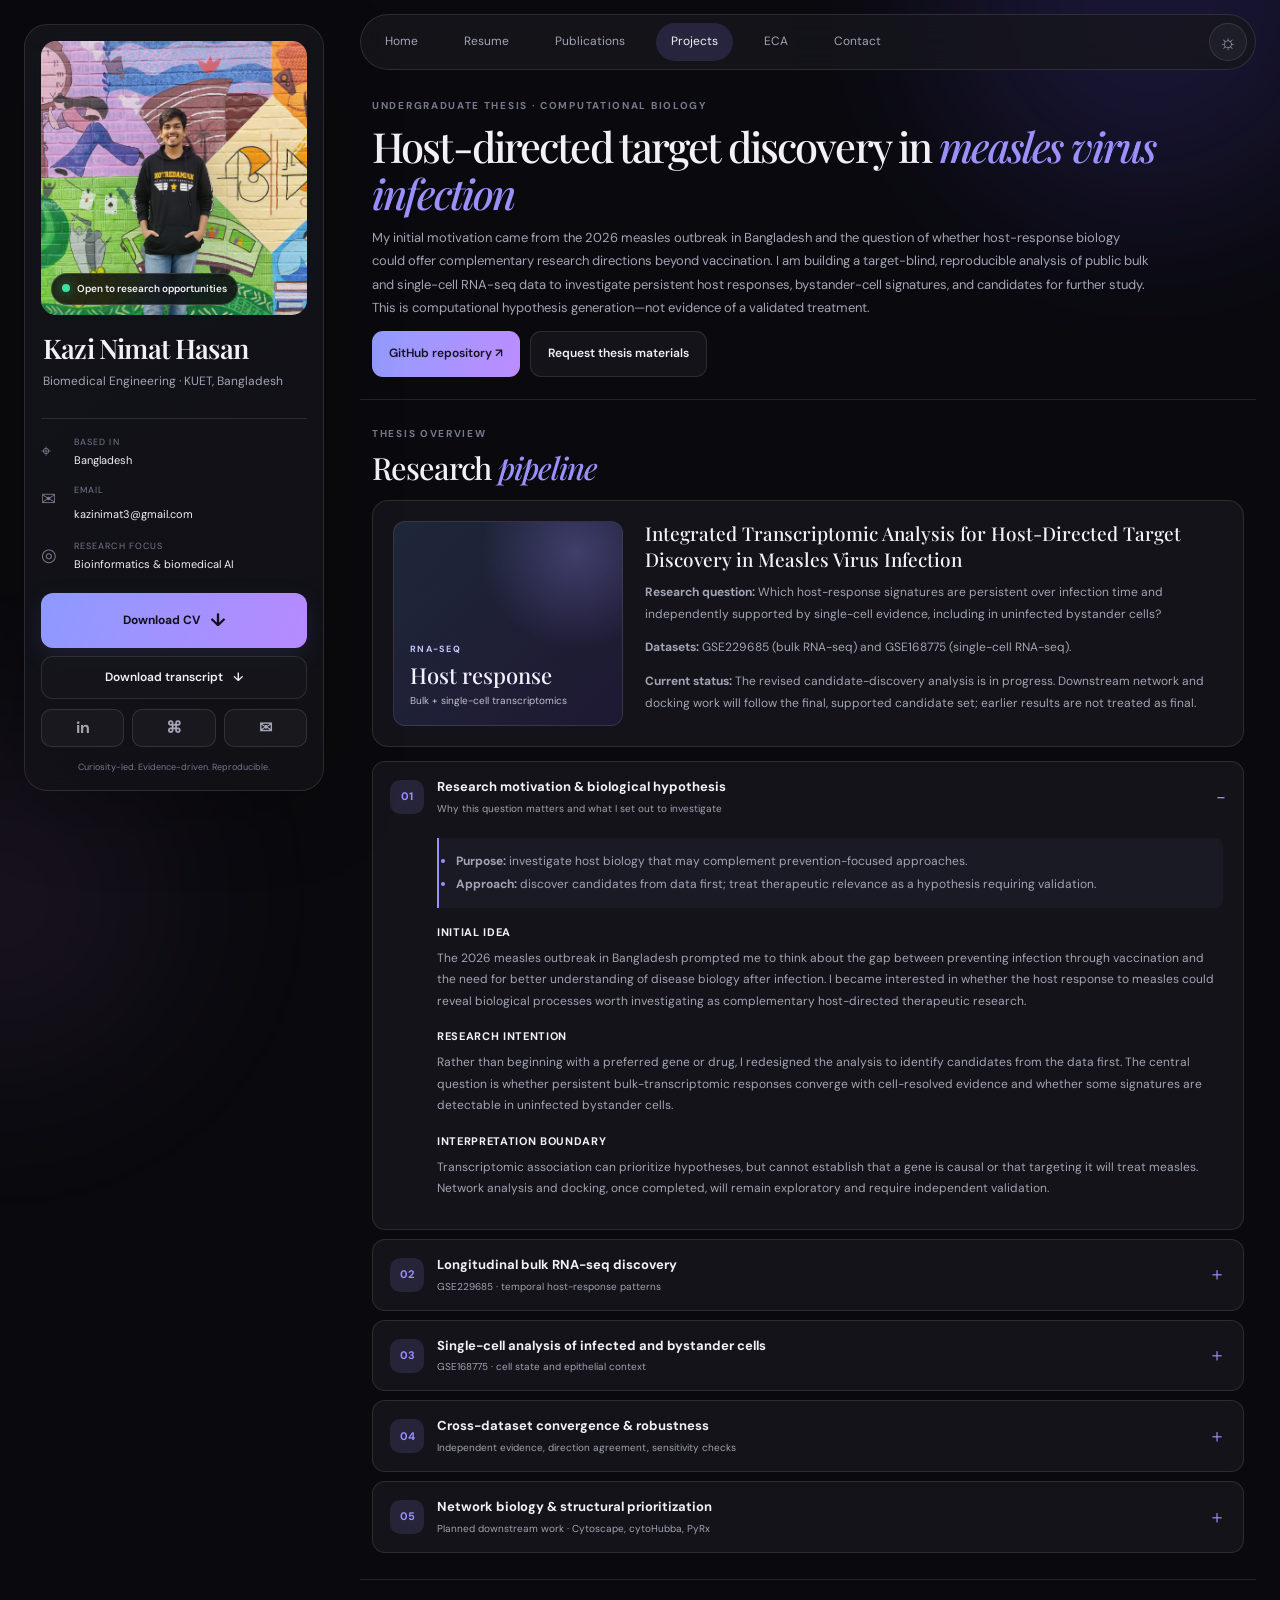
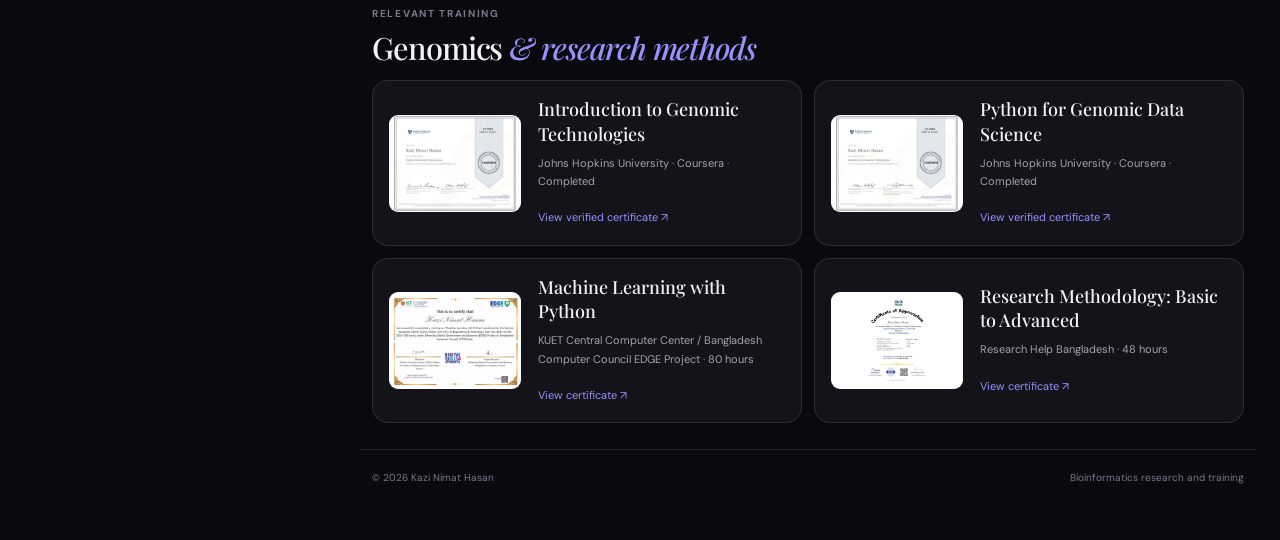
==== bioinformatics.html @ fc983a1e "Add files via upload" ====
<!doctype html><html lang="en"><head><meta charset="utf-8"><meta name="viewport" content="width=device-width,initial-scale=1"><meta name="theme-color" content="#0b0b10"><title>Bioinformatics Projects | Kazi Nimat Hasan</title><link rel="preconnect" href="https://fonts.googleapis.com"><link rel="preconnect" href="https://fonts.gstatic.com" crossorigin><link href="https://fonts.googleapis.com/css2?family=DM+Sans:wght@400;500;600;700&family=Playfair+Display:ital,wght@0,500;0,600;1,500;1,600&display=swap" rel="stylesheet"><link rel="stylesheet" href="styles.css"></head><body><div class="ambient ambient-one"></div><div class="ambient ambient-two"></div><div class="site-shell"><aside class="profile-card"><div class="portrait-wrap"><img class="portrait" src="assets/profile.jpg" alt="Kazi Nimat Hasan"><span class="availability"><i></i> Open to research opportunities</span></div><div class="profile-intro"><h1>Kazi Nimat Hasan</h1><p class="profile-subtitle">Biomedical Engineering · KUET, Bangladesh</p></div><div class="side-divider"></div><div class="profile-details"><div class="detail-row"><span class="detail-icon">⌖</span><div><small>BASED IN</small><p>Bangladesh</p></div></div><div class="detail-row"><span class="detail-icon">✉</span><div><small>EMAIL</small><a href="mailto:kazinimat3@gmail.com">kazinimat3@gmail.com</a></div></div><div class="detail-row"><span class="detail-icon">◎</span><div><small>RESEARCH FOCUS</small><p>Bioinformatics &amp; biomedical AI</p></div></div></div><a class="cv-button" href="documents/academic/Nimat_Hasan_CV.pdf" target="_blank" rel="noreferrer">Download CV <span>↓</span></a>
<a class="transcript-button" href="documents/academic/Nimat_Transcript_KUET.pdf" target="_blank" rel="noreferrer">Download transcript <span>↓</span></a><div class="social-links"><a href="https://www.linkedin.com/in/kazi-nimat-hasan-427852341/" target="_blank" rel="noreferrer">in</a><a href="https://github.com/Nimat007" target="_blank" rel="noreferrer">⌘</a><a href="mailto:kazinimat3@gmail.com">✉</a></div><p class="sidebar-note">Curiosity-led. Evidence-driven. Reproducible.</p></aside><main class="main-content"><header class="topbar"><nav class="nav-links"><a class="nav-link" href="index.html">Home</a><a class="nav-link" href="resume.html">Resume</a><a class="nav-link" href="publications.html">Publications</a><a class="nav-link active" href="projects.html">Projects</a><a class="nav-link" href="eca.html">ECA</a><a class="nav-link" href="contact.html">Contact</a></nav><button id="themeToggle" class="theme-toggle" type="button" aria-label="Toggle light and dark theme">☼</button></header><section class="hero"><p class="eyebrow">UNDERGRADUATE THESIS · COMPUTATIONAL BIOLOGY</p><h2>Host-directed target discovery in <em>measles virus infection</em></h2><p class="hero-copy">My initial motivation came from the 2026 measles outbreak in Bangladesh and the question of whether host-response biology could offer complementary research directions beyond vaccination. I am building a target-blind, reproducible analysis of public bulk and single-cell RNA-seq data to investigate persistent host responses, bystander-cell signatures, and candidates for further study. This is computational hypothesis generation—not evidence of a validated treatment.</p><div class="hero-actions"><a class="button-primary" href="https://github.com/Nimat007/measles-transcriptomic-analysis" target="_blank" rel="noreferrer">GitHub repository ↗</a><a class="button-secondary" href="mailto:kazinimat3@gmail.com?subject=Thesis%20materials">Request thesis materials</a></div></section>
<section class="content-section" id="measles"><div class="section-heading"><div><p class="eyebrow">THESIS OVERVIEW</p><h2>Research <em>pipeline</em></h2></div></div><div class="research-card thesis-intro"><div class="research-visual visual-rna"><span>RNA-SEQ</span><b>Host response</b><small>Bulk + single-cell transcriptomics</small></div><div><h3>Integrated Transcriptomic Analysis for Host-Directed Target Discovery in Measles Virus Infection</h3><p><strong>Research question:</strong> Which host-response signatures are persistent over infection time and independently supported by single-cell evidence, including in uninfected bystander cells?</p><p><strong>Datasets:</strong> GSE229685 (bulk RNA-seq) and GSE168775 (single-cell RNA-seq).</p><p><strong>Current status:</strong> The revised candidate-discovery analysis is in progress. Downstream network and docking work will follow the final, supported candidate set; earlier results are not treated as final.</p></div></div>
<div class="thesis-steps">
<details class="thesis-step" open><summary><span class="step-num">01</span><span><b>Research motivation &amp; biological hypothesis</b><small>Why this question matters and what I set out to investigate</small></span></summary><div class="step-content"><ul class="thesis-brief"><li><strong>Purpose:</strong> investigate host biology that may complement prevention-focused approaches.</li><li><strong>Approach:</strong> discover candidates from data first; treat therapeutic relevance as a hypothesis requiring validation.</li></ul><h4>Initial idea</h4><p>The 2026 measles outbreak in Bangladesh prompted me to think about the gap between preventing infection through vaccination and the need for better understanding of disease biology after infection. I became interested in whether the host response to measles could reveal biological processes worth investigating as complementary host-directed therapeutic research.</p><h4>Research intention</h4><p>Rather than beginning with a preferred gene or drug, I redesigned the analysis to identify candidates from the data first. The central question is whether persistent bulk-transcriptomic responses converge with cell-resolved evidence and whether some signatures are detectable in uninfected bystander cells.</p><h4>Interpretation boundary</h4><p>Transcriptomic association can prioritize hypotheses, but cannot establish that a gene is causal or that targeting it will treat measles. Network analysis and docking, once completed, will remain exploratory and require independent validation.</p></div></details>
<details class="thesis-step"><summary><span class="step-num">02</span><span><b>Longitudinal bulk RNA-seq discovery</b><small>GSE229685 · temporal host-response patterns</small></span></summary><div class="step-content"><ul class="thesis-brief"><li><strong>What I did:</strong> analyzed the time course in bulk RNA-seq dataset GSE229685.</li><li><strong>Why:</strong> identify host-response changes that persist across multiple post-infection time points.</li></ul><h4>Research question</h4><p>Which genes show statistically supported and directionally persistent expression changes across post-infection time points?</p><h4>Analysis plan</h4><ul><li>Audit sample metadata, donor/time-point structure, count-matrix alignment, and missing observations before modeling.</li><li>Filter low-expression genes using the prespecified count threshold.</li><li>Use DESeq2 for a donor-adjusted longitudinal model and a likelihood-ratio test for temporal effects.</li><li>Estimate time-specific post-infection versus baseline contrasts and apply effect-size shrinkage where appropriate.</li><li>Define persistent responses using prespecified significance and direction-consistency criteria rather than selecting genes after viewing results.</li></ul><h4>Evidence to present</h4><p>Study-design timeline, PCA and QC plots, temporal expression heatmap, contrast tables, and persistent-gene trajectories will be linked or shown when the revised outputs are checked and ready. No older candidate list is presented as final.</p></div></details>
<details class="thesis-step"><summary><span class="step-num">03</span><span><b>Single-cell analysis of infected and bystander cells</b><small>GSE168775 · cell state and epithelial context</small></span></summary><div class="step-content"><ul class="thesis-brief"><li><strong>What I did:</strong> examined cell-level context in single-cell RNA-seq dataset GSE168775.</li><li><strong>Why:</strong> compare mock, infected, and uninfected bystander cells while respecting library-level replication limits.</li></ul><h4>Research question</h4><p>Which cell populations show host-response changes, and are any responses detectable in GFP-negative bystander cells relative to mock and infected cells?</p><h4>Analysis plan</h4><ul><li>Audit library metadata, viral-feature annotations, viral UMI distributions, and infection-state labels.</li><li>Apply library-aware quality control, feature/count thresholds, outlier checks, and doublet screening.</li><li>Compare integration approaches and inspect whether integration changes meaningful biological structure.</li><li>Annotate eligible epithelial populations and evaluate annotation confidence.</li><li>Compare bystander versus mock and infected versus bystander states within eligible lineages.</li><li>Use pseudobulk aggregation at the available sample/library level rather than treating individual cells as independent biological replicates.</li></ul><h4>Design limitation</h4><p>Donors were pooled before sequencing in the single-cell dataset, so donor-level replication is unavailable. Cell-resolved patterns can support biological context, but inferential strength is limited by the experimental design.</p><h4>Evidence to present</h4><p>QC summary, UMAP with cell identities, infection-state composition, viral-feature checks, and differential-expression summaries will be added after final verification.</p></div></details>
<details class="thesis-step"><summary><span class="step-num">04</span><span><b>Cross-dataset convergence &amp; robustness</b><small>Independent evidence, direction agreement, sensitivity checks</small></span></summary><div class="step-content"><ul class="thesis-brief"><li><strong>What I did:</strong> designed cross-dataset comparison and sensitivity checks.</li><li><strong>Why:</strong> prioritize only candidates supported by independent evidence and consistent direction of effect.</li></ul><h4>Research question</h4><p>Which candidates have consistent support across independent bulk and single-cell analyses, and how sensitive are they to analytical choices?</p><h4>Analysis plan</h4><ul><li>Harmonize gene identifiers and document mapping failures or duplicates.</li><li>Compare persistent bulk-response genes with eligible single-cell results.</li><li>Separate directionally concordant candidates from discordant results and document the supporting lineages.</li><li>Assess sensitivity to quality-control thresholds, cell annotations, integration behavior, pseudobulk eligibility, and individual libraries where estimable.</li><li>Advance candidates only when they meet the predefined evidence criteria.</li></ul><h4>Current interpretation</h4><p>The revised analysis is intended to prevent early gene selection from steering downstream work. Candidate tables and figures will be added only when the revised code and outputs are verified. A weak association with viral burden alone would not prove a paracrine mechanism or interferon independence.</p></div></details>
<details class="thesis-step"><summary><span class="step-num">05</span><span><b>Network biology &amp; structural prioritization</b><small>Planned downstream work · Cytoscape, cytoHubba, PyRx</small></span></summary><div class="step-content"><h4>Research intention</h4><p>After the unbiased candidate set is finalized, investigate whether supported genes form interpretable interaction modules and whether any encoded proteins merit exploratory structural analysis.</p><h4>Planned workflow</h4><ul><li>Map supported genes to protein–protein associations and inspect network context in Cytoscape.</li><li>Use cytoHubba or related network metrics as prioritization aids, not proof of causal importance.</li><li>Examine functional enrichment and connected modules with appropriate caution.</li><li>Select protein structures and compounds only after documenting biological rationale, structure quality, binding-site definition, and preparation steps.</li><li>Use PyRx docking to generate hypotheses about possible protein–ligand poses; predicted scores do not establish binding, efficacy, or safety.</li></ul><p class="small-note">Status: planned/in progress. Previous network and docking outputs based on an earlier, incorrect candidate set are not presented as final evidence.</p></div></details>
</div></section>
<section class="content-section training-section"><div class="section-heading"><div><p class="eyebrow">RELEVANT TRAINING</p><h2>Genomics <em>&amp; research methods</em></h2></div></div><div class="training-grid">
<article class="training-card"><a class="training-certificate" href="documents/certificates/Coursera_Certificate_1.pdf" target="_blank" rel="noreferrer" aria-label="Open Introduction to Genomic Technologies certificate"><img src="assets/training-certificates/Coursera_Certificate_1-1.jpg" alt="Preview of Introduction to Genomic Technologies certificate"></a><div class="training-copy"><h3>Introduction to Genomic Technologies</h3><p class="muted">Johns Hopkins University · Coursera · Completed</p><a class="text-link" href="documents/certificates/Coursera_Certificate_1.pdf" target="_blank" rel="noreferrer">View verified certificate ↗</a></div></article>
<article class="training-card"><a class="training-certificate" href="documents/certificates/Coursera_Certificate_2.pdf" target="_blank" rel="noreferrer" aria-label="Open Python for Genomic Data Science certificate"><img src="assets/training-certificates/Coursera_Certificate_2-1.jpg" alt="Preview of Python for Genomic Data Science certificate"></a><div class="training-copy"><h3>Python for Genomic Data Science</h3><p class="muted">Johns Hopkins University · Coursera · Completed</p><a class="text-link" href="documents/certificates/Coursera_Certificate_2.pdf" target="_blank" rel="noreferrer">View verified certificate ↗</a></div></article>
<article class="training-card"><a class="training-certificate" href="documents/certificates/EDGE_Machine_Learning_with_Python.pdf" target="_blank" rel="noreferrer" aria-label="Open Machine Learning with Python certificate"><img src="assets/training-certificates/EDGE_Machine_Learning_with_Python-1.jpg" alt="Preview of Machine Learning with Python certificate"></a><div class="training-copy"><h3>Machine Learning with Python</h3><p class="muted">KUET Central Computer Center / Bangladesh Computer Council EDGE Project · 80 hours</p><a class="text-link" href="documents/certificates/EDGE_Machine_Learning_with_Python.pdf" target="_blank" rel="noreferrer">View certificate ↗</a></div></article>
<article class="training-card"><a class="training-certificate" href="documents/certificates/Research_Help_Bangladesh.pdf" target="_blank" rel="noreferrer" aria-label="Open Research Methodology certificate"><img src="assets/training-certificates/Research_Help_Bangladesh-1.jpg" alt="Preview of Research Methodology: Basic to Advanced certificate"></a><div class="training-copy"><h3>Research Methodology: Basic to Advanced</h3><p class="muted">Research Help Bangladesh · 48 hours</p><a class="text-link" href="documents/certificates/Research_Help_Bangladesh.pdf" target="_blank" rel="noreferrer">View certificate ↗</a></div></article>
</div></section><footer class="site-footer"><span>© <span class="year"></span> Kazi Nimat Hasan</span><span>Bioinformatics research and training</span></footer></main></div><script src="script.js"></script></body></html>
---- styles.css ----
*{box-sizing:border-box} :root{--bg:#0a0a0e;--panel:rgba(22,22,29,.78);--panel-solid:#14141b;--border:rgba(255,255,255,.11);--text:#f3f1f7;--muted:#a3a4b5;--soft:#77798d;--accent:#9a91ff;--accent2:#c29aff;--shadow:0 20px 80px rgba(0,0,0,.22)} body.light{--bg:#f4f3f8;--panel:rgba(255,255,255,.83);--panel-solid:#fff;--border:rgba(30,30,50,.13);--text:#1a1924;--muted:#626376;--soft:#85869a;--shadow:0 20px 80px rgba(35,30,70,.08)} html{scroll-behavior:smooth;scroll-padding-top:100px} body{margin:0;background:var(--bg);color:var(--text);font-family:"DM Sans",sans-serif;line-height:1.6;transition:background .25s,color .25s;overflow-x:hidden} a{color:inherit;text-decoration:none}.ambient{position:fixed;pointer-events:none;filter:blur(90px);opacity:.16;z-index:-1;border-radius:50%}.ambient-one{width:420px;height:420px;background:#6b55ff;top:-210px;right:-80px}.ambient-two{width:360px;height:360px;background:#bb72d7;bottom:-180px;left:-180px;opacity:.08}.site-shell{max-width:1500px;margin:0 auto;padding:24px;display:grid;grid-template-columns:300px minmax(0,1fr);gap:36px;align-items:start}.profile-card{position:sticky;top:24px;background:linear-gradient(145deg,var(--panel),rgba(17,17,23,.88));border:1px solid var(--border);border-radius:23px;padding:16px;box-shadow:var(--shadow);backdrop-filter:blur(18px)}.portrait-wrap{position:relative;border-radius:15px;overflow:hidden;aspect-ratio:1/1.03;background:#292532}.portrait{width:100%;height:100%;object-fit:cover;object-position:center 25%;display:block;filter:saturate(.88)}.availability{position:absolute;left:10px;bottom:10px;border:1px solid rgba(255,255,255,.16);background:rgba(10,10,14,.83);backdrop-filter:blur(12px);padding:7px 10px;border-radius:100px;font-size:10px;font-weight:600;white-space:nowrap}.availability i,.status-pill i{display:inline-block;width:8px;height:8px;border-radius:50%;background:#3ce3a1;box-shadow:0 0 12px #3ce3a188;margin-right:5px}.profile-intro{padding:17px 2px 10px}.eyebrow{font-size:10px;letter-spacing:.17em;font-weight:700;color:var(--soft);margin:0 0 8px}.profile-intro .eyebrow{display:none}h1,h2,h3,h4,p{margin-top:0}.profile-intro h1{font:600 27px/1.2 "Playfair Display",serif;letter-spacing:-.03em;margin-bottom:8px}.profile-subtitle{color:var(--muted);font-size:12px;line-height:1.65;margin-bottom:0}.side-divider{height:1px;background:var(--border);margin:16px 0}.profile-details{display:grid;gap:14px}.detail-row{display:grid;grid-template-columns:25px 1fr;gap:8px;align-items:start}.detail-icon{font-size:18px;color:var(--soft);padding-top:2px}.detail-row small{display:block;font-size:9px;color:var(--soft);letter-spacing:.12em;margin-bottom:2px}.detail-row p,.detail-row a{font-size:11px;color:var(--text);margin:0;overflow-wrap:anywhere}.detail-row a:hover{color:var(--accent)}.cv-button{display:flex;justify-content:center;align-items:center;gap:10px;margin-top:20px;padding:13px 14px;background:linear-gradient(110deg,#8c9aff,#b78aff);color:#11101b;border-radius:12px;font-size:12px;font-weight:700;box-shadow:0 8px 24px #9188ff20;transition:transform .2s,filter .2s}.cv-button:hover,.button-primary:hover{transform:translateY(-2px);filter:brightness(1.08)}.cv-button span{font-size:18px}.social-links{display:flex;gap:8px;margin-top:10px}.social-links a{height:38px;flex:1;display:grid;place-items:center;border:1px solid var(--border);border-radius:10px;background:rgba(255,255,255,.035);font-weight:700;color:var(--muted);transition:.2s}.social-links a:hover{border-color:var(--accent);color:var(--accent)}.sidebar-note{font-size:9px;color:var(--soft);text-align:center;margin:13px 0 0}.main-content{min-width:0}.topbar{height:56px;border:1px solid var(--border);border-radius:100px;background:var(--panel);backdrop-filter:blur(16px);display:flex;align-items:center;justify-content:space-between;padding:5px 8px 5px 9px;position:sticky;top:14px;z-index:10}.nav-links{display:flex;align-items:center;gap:3px}.nav-link{padding:9px 15px;border-radius:100px;color:var(--muted);font-size:11px;transition:.2s}.nav-link:hover,.nav-link.active{background:rgba(151,139,255,.16);color:var(--text)}.theme-toggle{height:38px;width:38px;border-radius:50%;border:1px solid var(--border);background:rgba(255,255,255,.04);color:var(--muted);font-size:20px;cursor:pointer}.hero{padding:66px 12px 48px}.status-pill{display:inline-flex;align-items:center;gap:4px;border:1px solid var(--border);background:var(--panel);border-radius:100px;padding:8px 12px;color:var(--muted);font-size:11px;margin-bottom:21px}.status-pill span{color:var(--soft)}.hero h2{max-width:920px;font:500 clamp(37px,4.15vw,61px)/1.12 "Playfair Display",serif;letter-spacing:-.045em;margin:0 0 21px}.hero h2 em,.section-heading h2 em,.contact-section h2 em{color:var(--accent);font-weight:500}.hero-copy{max-width:760px;color:var(--muted);font-size:15px;line-height:1.85;margin-bottom:25px}.hero-actions,.contact-actions{display:flex;gap:10px;flex-wrap:wrap}.button-primary,.button-secondary{display:inline-flex;align-items:center;justify-content:center;gap:10px;padding:12px 17px;border-radius:11px;font-size:12px;font-weight:600;transition:.2s}.button-primary{background:linear-gradient(110deg,#929dff,#bd8cff);color:#151321}.button-secondary{border:1px solid var(--border);background:var(--panel);color:var(--text)}.button-secondary:hover{border-color:var(--accent);color:var(--accent)}.stat-grid{display:grid;grid-template-columns:repeat(3,minmax(0,1fr));gap:12px;margin-top:39px}.stat-card{min-height:120px;padding:18px;border:1px solid var(--border);border-radius:16px;background:linear-gradient(145deg,var(--panel),rgba(255,255,255,.018));display:flex;flex-direction:column;justify-content:center}.stat-label{font-size:10px;color:var(--muted)}.stat-card strong{font:500 clamp(20px,2vw,26px)/1.3 "Playfair Display",serif;color:var(--accent);margin:4px 0}.stat-foot{font-size:10px;color:var(--soft)}.interest-tags{display:flex;gap:8px;flex-wrap:wrap;margin-top:13px}.interest-tags span,.project-tags span{font-size:10px;border:1px solid var(--border);border-radius:100px;padding:7px 10px;color:var(--muted);background:rgba(255,255,255,.025)}.interest-tags span:before{content:"✦";font-size:8px;color:var(--accent);margin-right:6px}.content-section{padding:48px 12px;border-top:1px solid var(--border)}.section-heading{display:flex;align-items:end;justify-content:space-between;gap:15px;margin-bottom:22px}.section-heading h2,.contact-section h2{font:500 clamp(30px,3vw,42px)/1.15 "Playfair Display",serif;letter-spacing:-.035em;margin:0}.text-link{color:var(--accent);font-size:11px;white-space:nowrap}.timeline-card,.info-card,.publication-card,.project-card{border:1px solid var(--border);border-radius:16px;background:var(--panel);padding:22px}.timeline-card{display:grid;grid-template-columns:120px 1fr;gap:20px}.timeline-date{font-size:11px;color:var(--accent);padding-top:4px}.timeline-body h3,.info-card h3,.publication-card h3,.project-card h3{font:500 20px/1.35 "Playfair Display",serif;margin-bottom:7px}.timeline-body p,.publication-card p,.project-card p{font-size:12px;color:var(--muted);line-height:1.8;margin-bottom:10px}.timeline-body p:last-child,.publication-card p:last-child,.project-card p:last-child{margin-bottom:0}.muted{color:var(--muted)}.mini-label{font-size:9px;letter-spacing:.14em;color:var(--soft);font-weight:700;margin:20px 0 7px}.timeline-body h4{font:500 15px/1.5 "Playfair Display",serif;margin-bottom:7px}.resume-columns{display:grid;grid-template-columns:1fr 1fr;gap:12px;margin-top:12px}.info-card h3{margin-bottom:12px}.info-card ul{padding-left:17px;margin:0;color:var(--muted);font-size:12px;line-height:1.9}.info-card li::marker{color:var(--accent)}.small-note{font-size:10px;line-height:1.7;color:var(--soft);margin:13px 0 0}.publication-card{position:relative;margin-bottom:12px;padding-right:150px}.publication-card h3{font-size:18px}.publication-status{position:absolute;top:19px;right:18px;border:1px solid #8e88ff55;background:#8e88ff14;color:var(--accent);padding:5px 8px;border-radius:100px;font-size:9px}.status-neutral{color:var(--muted);border-color:var(--border);background:transparent}.project-grid{display:grid;grid-template-columns:repeat(2,minmax(0,1fr));gap:12px}.project-card{display:flex;flex-direction:column;min-height:240px;transition:transform .2s,border-color .2s}.project-card:hover{transform:translateY(-3px);border-color:#9a91ff66}.featured-project{background:linear-gradient(145deg,rgba(142,132,255,.11),var(--panel) 65%)}.future-project{border-style:dashed}.project-topline{display:flex;justify-content:space-between;align-items:center;margin-bottom:17px}.project-type{font-size:9px;letter-spacing:.1em;color:var(--soft);font-weight:700}.project-arrow{color:var(--accent);font-size:17px}.project-card h3{font-size:20px}.project-card p{flex:1}.project-tags{display:flex;gap:6px;flex-wrap:wrap;margin:7px 0 12px}.project-tags span{font-size:9px;padding:5px 8px}.project-status{font-size:10px;color:var(--accent);margin-top:auto}.contact-section{padding:48px 12px 56px;border-top:1px solid var(--border)}.contact-section h2{max-width:680px;margin-bottom:15px}.contact-section .hero-copy{font-size:13px;margin-bottom:22px}.site-footer{border-top:1px solid var(--border);padding:20px 12px 30px;display:flex;justify-content:space-between;gap:15px;color:var(--soft);font-size:10px}.section-anchor{scroll-margin-top:90px}
@media(max-width:1000px){.site-shell{grid-template-columns:250px minmax(0,1fr);gap:22px;padding:16px}.profile-card{padding:12px}.hero{padding-top:48px}.hero h2{font-size:clamp(34px,4.5vw,49px)}.nav-link{padding:9px 10px}.stat-grid{gap:8px}.stat-card{padding:13px}.publication-card{padding-right:22px}.publication-status{position:static;display:inline-block;margin-bottom:12px}}
@media(max-width:760px){.site-shell{display:flex;flex-direction:column;padding:12px;gap:16px}.profile-card{position:relative;top:auto;width:100%;display:grid;grid-template-columns:112px 1fr;gap:0 15px;padding:13px}.portrait-wrap{grid-row:span 2;aspect-ratio:1/1.12}.availability{font-size:0;padding:7px}.availability i{margin:0}.profile-intro{align-self:end;padding:8px 0 4px}.profile-intro h1{font-size:23px}.profile-subtitle{font-size:11px}.profile-details{grid-column:1/-1;grid-template-columns:1fr 1fr;gap:12px;margin-top:13px}.detail-row{grid-template-columns:20px 1fr;gap:5px}.detail-row p,.detail-row a{font-size:10px}.side-divider{display:none}.cv-button{grid-column:1/-1;margin-top:14px}.social-links{grid-column:1/-1}.sidebar-note{display:none}.main-content{width:100%}.topbar{position:sticky;top:7px;height:auto;min-height:52px;padding:5px;gap:4px}.nav-links{overflow-x:auto;scrollbar-width:none}.nav-links::-webkit-scrollbar{display:none}.nav-link{font-size:10px;padding:9px 11px;white-space:nowrap}.theme-toggle{flex:0 0 34px;width:34px;height:34px}.hero{padding:43px 5px 34px}.hero h2{font-size:clamp(35px,9vw,49px)}.hero-copy{font-size:13px}.stat-grid{grid-template-columns:1fr 1fr}.stat-card:last-child{grid-column:span 2}.content-section{padding:36px 5px}.resume-columns,.project-grid{grid-template-columns:1fr}.timeline-card{grid-template-columns:1fr;gap:8px;padding:18px}.timeline-date{padding:0}.publication-card{padding:17px}.publication-card h3{font-size:17px}.contact-section{padding:38px 5px}.site-footer{padding:18px 5px;flex-direction:column;gap:5px}}
@media(prefers-reduced-motion:reduce){html{scroll-behavior:auto}*,*::before,*::after{transition:none!important}}
/* Demo additions */
.button-primary,.button-secondary{cursor:pointer}
a[aria-disabled="true"]{opacity:.55;cursor:not-allowed}
.info-card .button-primary,.info-card .button-secondary{margin-top:8px}
.project-card .text-link{display:inline-block;margin-top:8px}

/* Refined demo components */
.transcript-button{display:flex;justify-content:center;align-items:center;gap:10px;margin-top:8px;padding:11px 14px;border:1px solid var(--border);background:var(--panel);color:var(--text);border-radius:12px;font-size:12px;font-weight:600;transition:.2s}.transcript-button:hover{border-color:var(--accent);color:var(--accent)}
.hero h2{font-size:clamp(32px,3.25vw,47px);line-height:1.14}.hero-copy{font-size:13px;line-height:1.8;max-width:780px}.section-heading h2,.contact-section h2{font-size:clamp(27px,2.4vw,35px)}.nav-link{font-size:12px}.project-card h3,.timeline-body h3,.info-card h3{font-size:18px}.project-card p,.timeline-body p,.publication-card p,.info-card p{font-size:12px}.filter-row{display:flex;gap:7px;flex-wrap:wrap;margin-top:22px}.filter-button{font:600 11px 'DM Sans',sans-serif;color:var(--muted);background:var(--panel);border:1px solid var(--border);border-radius:100px;padding:9px 14px;cursor:pointer}.filter-button:hover,.filter-button.active{background:rgba(151,139,255,.18);border-color:#9a91ff55;color:var(--text)}.thumbnail-grid .thumbnail-card{padding:13px}.project-thumb{height:145px;border:1px solid var(--border);border-radius:12px;display:flex;flex-direction:column;justify-content:flex-end;padding:15px;margin-bottom:15px;overflow:hidden;position:relative;background:linear-gradient(135deg,#25243c,#111219)}.project-thumb:before,.research-visual:before{content:'';position:absolute;inset:0;background:radial-gradient(circle at 80% 15%,#9b91ff45,transparent 38%),linear-gradient(145deg,transparent,#ffffff04);pointer-events:none}.project-thumb span,.research-visual span{font-size:9px;letter-spacing:.14em;color:#c8c2ff;font-weight:700;position:relative}.project-thumb b,.research-visual b{font:500 21px/1.2 'Playfair Display',serif;color:#f4f1ff;position:relative;margin-top:5px}.visual-rna{background:linear-gradient(135deg,#1e2739,#1b1530)}.visual-drug{background:linear-gradient(135deg,#182c35,#24203a)}.visual-glucose{background:linear-gradient(135deg,#1c3030,#27203a)}.visual-assist{background:linear-gradient(135deg,#32253c,#192833)}.visual-cradle{background:linear-gradient(135deg,#253344,#28203a)}.visual-pacemaker{background:linear-gradient(135deg,#172b3d,#222044)}.visual-eeg{background:linear-gradient(135deg,#2d2236,#1b2638)}.visual-health{background:linear-gradient(135deg,#17343b,#25203b)}.research-card{display:grid;grid-template-columns:230px 1fr;gap:22px;border:1px solid var(--border);border-radius:16px;background:var(--panel);padding:20px}.research-card h3{font:500 19px/1.35 'Playfair Display',serif;margin-bottom:10px}.research-card p{font-size:12px;line-height:1.8;color:var(--muted)}.research-visual{position:relative;min-height:170px;border:1px solid var(--border);border-radius:12px;padding:16px;display:flex;flex-direction:column;justify-content:flex-end;overflow:hidden;background:linear-gradient(135deg,#1e2739,#1b1530)}.research-visual small{font-size:10px;color:#c2bfd1;position:relative;margin-top:5px}.research-visual b{font-size:22px}.publication-card[hidden],.thumbnail-card[hidden]{display:none!important}.publication-card{padding-top:22px}.publication-card h3{font-size:17px}.publication-list .small-note{margin-top:18px}
@media(max-width:760px){.research-card{grid-template-columns:1fr}.research-visual{min-height:130px}.project-thumb{height:130px}.hero h2{font-size:clamp(31px,8vw,42px)}}

/* Portfolio completion: ECA and expandable publication details */
.eca-list{display:grid;gap:14px}.eca-card,.eca-feature{border:1px solid var(--line);background:var(--card);border-radius:18px;padding:22px;box-shadow:0 12px 36px rgba(0,0,0,.08)}.eca-card-head{display:flex;align-items:flex-start;justify-content:space-between;gap:16px}.eca-card h3,.eca-feature h3{margin:7px 0 4px}.eca-symbol{display:grid;place-items:center;flex:0 0 40px;height:40px;border-radius:12px;background:rgba(157,111,255,.13);color:var(--accent);font-weight:700}.eca-feature{display:grid;grid-template-columns:minmax(200px,.9fr) minmax(0,1.4fr);gap:24px;align-items:start}.eca-photo{width:100%;height:auto;max-height:430px;object-fit:cover;border-radius:12px;border:1px solid var(--line)}.eca-photo-original{max-width:480px;margin-top:12px}.committee-photo{max-width:380px;margin-top:12px}.eca-feature-copy{min-width:0}.expand-details{margin-top:14px;border-top:1px solid var(--line);padding-top:12px}.expand-details summary{cursor:pointer;color:var(--accent);font-weight:600;font-size:.94rem;list-style:none}.expand-details summary::-webkit-details-marker{display:none}.expand-details summary:after{content:'＋';float:right}.expand-details[open] summary:after{content:'−'}.expand-details p,.expand-details li{color:var(--muted);line-height:1.75}.publication-card .expand-details{margin-top:16px}.publication-card strong{color:var(--text)}.publication-card[hidden],.thumbnail-card[hidden]{display:none!important}.eca-card .text-link{display:inline-block;margin-top:4px}.small-note{max-width:850px}.nav-links{gap:clamp(8px,1.25vw,20px)}.nav-link{white-space:nowrap}
@media(max-width:900px){.eca-feature{grid-template-columns:1fr}.eca-photo{max-height:360px;object-fit:contain;background:rgba(0,0,0,.08)}.nav-links{flex-wrap:wrap;justify-content:flex-start}.topbar{align-items:flex-start;gap:10px}}
@media(max-width:560px){.eca-card,.eca-feature{padding:17px}.eca-card-head{gap:10px}.eca-symbol{flex-basis:34px;height:34px}.nav-links{gap:8px 12px}.nav-link{font-size:.82rem}}

/* Final portfolio refinements: content-first spacing and expandable research */
.hero{padding-top:28px;padding-bottom:22px}.hero h2{margin-top:5px;margin-bottom:9px}.hero-copy{margin-top:8px;margin-bottom:12px}.filter-row{margin-top:14px}.content-section{padding-top:26px;padding-bottom:26px}.section-heading{margin-bottom:15px}.topbar{margin-bottom:0}.home-hero{padding-top:28px}.home-research-copy{font-size:13px;line-height:1.85;color:var(--muted);max-width:900px}.interest-grid{display:grid;grid-template-columns:repeat(3,minmax(0,1fr));gap:10px;margin-top:16px}.interest-grid .info-card{padding:16px}.interest-grid .info-card h3{margin-bottom:6px}.interest-grid .info-card p{margin:0}.compact-list{display:grid;gap:10px}.compact-entry{border:1px solid var(--border);background:var(--panel);border-radius:13px;padding:15px 17px}.compact-entry h3{font:500 17px/1.35 'Playfair Display',serif;margin:0 0 4px}.compact-entry p{font-size:11px;line-height:1.6;margin:0 0 7px}.compact-entry ul,.resume-bullets{margin:7px 0 0;padding-left:18px;color:var(--muted);font-size:12px;line-height:1.75}.compact-entry li::marker,.resume-bullets li::marker{color:var(--accent)}.compact-entry .text-link{display:inline-block;margin-top:8px}.resume-bullets{display:grid;grid-template-columns:1fr 1fr;gap:7px 24px}.thesis-steps{display:grid;gap:9px;margin-top:14px}.thesis-step{border:1px solid var(--border);border-radius:13px;background:var(--panel);overflow:hidden}.thesis-step>summary{display:flex;align-items:center;gap:13px;padding:15px 17px;cursor:pointer;list-style:none}.thesis-step>summary::-webkit-details-marker{display:none}.thesis-step>summary:after{content:'＋';margin-left:auto;color:var(--accent);font-size:18px}.thesis-step[open]>summary:after{content:'−'}.step-num{display:grid;place-items:center;flex:0 0 34px;height:34px;border-radius:10px;background:rgba(151,139,255,.14);color:var(--accent);font-size:11px;font-weight:700}.thesis-step summary b{display:block;font-size:13px}.thesis-step summary small{display:block;color:var(--muted);font-size:10px;margin-top:3px}.step-content{padding:0 20px 19px 64px;color:var(--muted);font-size:12px;line-height:1.8}.step-content h4{font-size:11px;letter-spacing:.06em;text-transform:uppercase;color:var(--text);margin:15px 0 4px}.step-content p{margin:5px 0 10px}.step-content ul{padding-left:17px;margin:6px 0}.step-content li{margin:3px 0}.project-card .expand-details{margin-top:12px;border-top:1px solid var(--border);padding-top:10px}.project-card .expand-details summary{cursor:pointer;list-style:none;font-size:11px;font-weight:600;color:var(--accent)}.project-card .expand-details summary::-webkit-details-marker{display:none}.project-card .expand-details summary:after{content:'＋';float:right}.project-card .expand-details[open] summary:after{content:'−'}.project-card .expand-details p,.project-card .expand-details li{font-size:11px;line-height:1.7;color:var(--muted)}.project-card .expand-details ul{padding-left:17px}.visual-hydrogel{background:linear-gradient(135deg,#d7d1d1,#a9b9c8 45%,#ece8e3) url("assets/hydrogel-thumbnail-placeholder.svg") center/cover!important;color:#1c1a20}.visual-hydrogel:before{background:radial-gradient(ellipse at 45% 20%,#ffffffcc,transparent 42%),linear-gradient(145deg,#ffffff22,transparent)!important}.visual-hydrogel span,.visual-hydrogel b{color:#2a2333;text-shadow:0 1px 8px #ffffff88}.visual-hydrogel b{font-size:24px}.publication-list{padding-top:18px}.publication-card{padding:17px 135px 17px 18px;margin-bottom:10px}.publication-card h3{margin-top:0}.publication-card .expand-details{margin-top:10px;padding-top:9px}.site-shell{padding-top:14px}.topbar{margin-bottom:0}.eca-logo{width:34px;height:34px;object-fit:contain;flex:0 0 34px;border-radius:8px;background:#fff;padding:2px}.eca-org-head{display:flex;align-items:center;gap:10px}.eca-org-monogram{display:grid;place-items:center;width:34px;height:34px;flex:0 0 34px;border-radius:8px;border:1px solid var(--border);color:var(--accent);background:rgba(151,139,255,.09);font-size:9px;font-weight:700;letter-spacing:-.03em}.eca-card{padding:17px}.eca-list{gap:10px}
@media(max-width:760px){.hero{padding-top:24px;padding-bottom:20px}.content-section{padding-top:24px;padding-bottom:24px}.interest-grid{grid-template-columns:1fr}.resume-bullets{grid-template-columns:1fr}.step-content{padding:0 16px 17px}.thesis-step>summary{padding:13px}.step-num{flex-basis:30px;height:30px}.publication-card{padding:16px}.publication-status{position:static}.research-card{padding:15px}.site-shell{padding-top:10px}}

.thesis-brief{margin:0 0 12px;padding:10px 14px 10px 30px;border-left:2px solid var(--accent);background:rgba(151,139,255,.055);border-radius:0 8px 8px 0}.thesis-brief li{margin:3px 0;font-size:12px;line-height:1.7}.thesis-brief li::marker{color:var(--accent)}

/* Verified supplied project thumbnails and compact organization/certificate marks */
.project-thumb-image{display:block;width:100%;height:145px;object-fit:cover;border:1px solid var(--border);border-radius:12px;margin-bottom:15px;background:var(--panel-solid)}
.project-card>a{display:block;text-decoration:none}
.eca-org-title{display:flex;align-items:center;gap:12px;min-width:0}
.eca-logo{width:46px;height:46px;flex:0 0 46px;object-fit:contain;border-radius:10px;border:1px solid var(--border);background:#fff;padding:3px}
.service-certificate-card{display:grid;grid-template-columns:minmax(130px,220px) minmax(0,1fr);gap:18px;align-items:start}
.service-certificate-thumb{width:100%;max-height:190px;object-fit:contain;border:1px solid var(--border);border-radius:10px;background:#fff;padding:5px}
.service-certificate-content h3{margin-top:7px}
@media(max-width:620px){.service-certificate-card{grid-template-columns:1fr}.service-certificate-thumb{max-width:260px}.eca-logo{width:40px;height:40px;flex-basis:40px}}

/* Certificate-first training cards */
.training-grid{display:grid;grid-template-columns:repeat(2,minmax(0,1fr));gap:12px}.training-card{display:grid;grid-template-columns:132px minmax(0,1fr);gap:17px;align-items:center;border:1px solid var(--border);border-radius:16px;background:var(--panel);padding:16px;min-height:150px}.training-certificate{display:block;border-radius:9px;overflow:hidden;border:1px solid var(--border);background:#fff;aspect-ratio:1.36/1}.training-certificate img{display:block;width:100%;height:100%;object-fit:contain}.training-copy{min-width:0}.training-copy h3{font:500 18px/1.35 "Playfair Display",serif;margin:0 0 8px}.training-copy p{font-size:11px;line-height:1.65;margin:0 0 13px}.training-copy .text-link{white-space:normal;display:inline-block}.training-certificate:hover{border-color:var(--accent)}@media(max-width:1000px){.training-card{grid-template-columns:105px minmax(0,1fr);gap:13px;padding:13px}.training-copy h3{font-size:16px}}@media(max-width:760px){.training-grid{grid-template-columns:1fr}.training-card{grid-template-columns:110px minmax(0,1fr);min-height:130px}.training-copy h3{font-size:16px}}
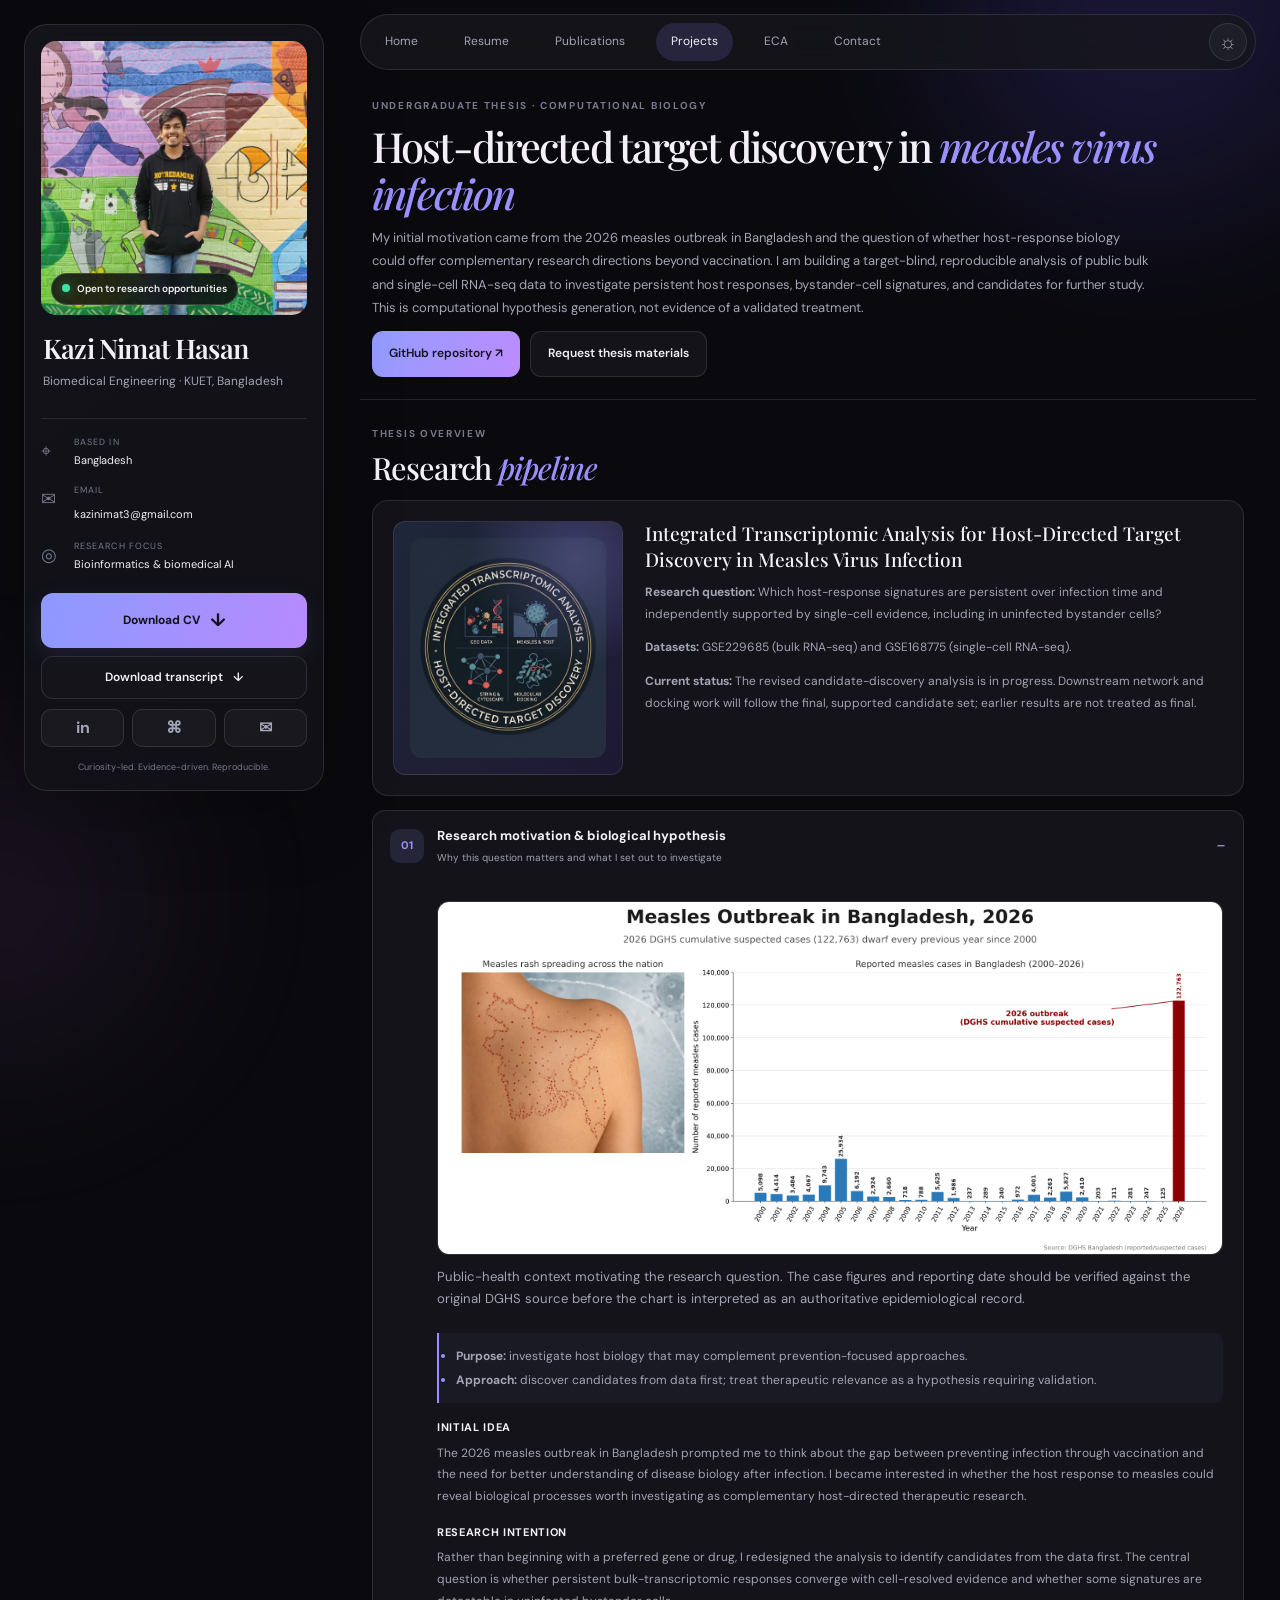
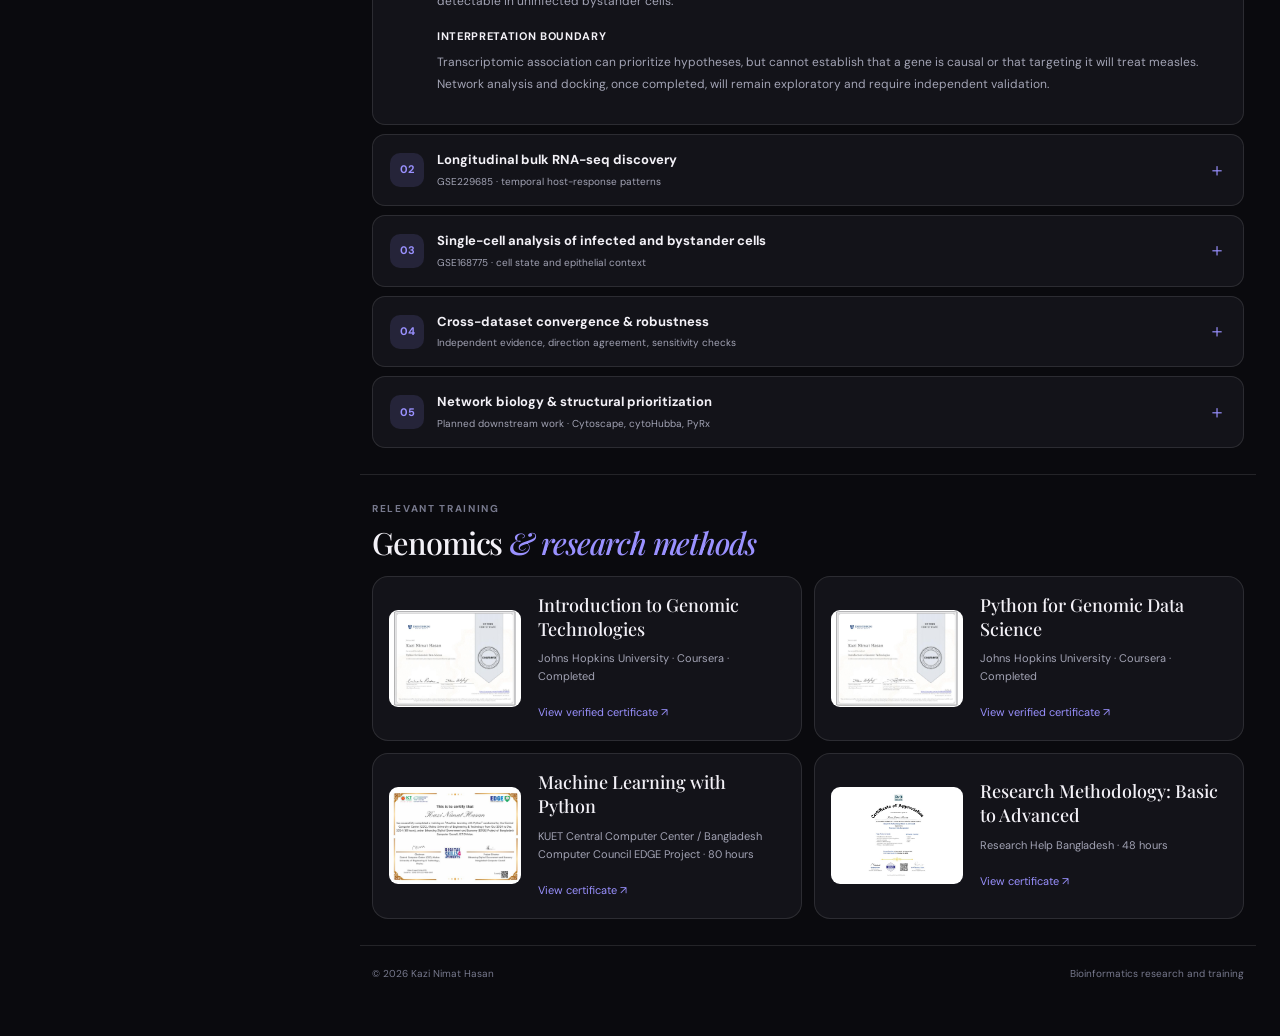
==== commit a16725ab: "bioinformatics.html" ====
--- a/bioinformatics.html
+++ b/bioinformatics.html
@@ -1,16 +1,513 @@
-<!doctype html><html lang="en"><head><meta charset="utf-8"><meta name="viewport" content="width=device-width,initial-scale=1"><meta name="theme-color" content="#0b0b10"><title>Bioinformatics Projects | Kazi Nimat Hasan</title><link rel="preconnect" href="https://fonts.googleapis.com"><link rel="preconnect" href="https://fonts.gstatic.com" crossorigin><link href="https://fonts.googleapis.com/css2?family=DM+Sans:wght@400;500;600;700&family=Playfair+Display:ital,wght@0,500;0,600;1,500;1,600&display=swap" rel="stylesheet"><link rel="stylesheet" href="styles.css"></head><body><div class="ambient ambient-one"></div><div class="ambient ambient-two"></div><div class="site-shell"><aside class="profile-card"><div class="portrait-wrap"><img class="portrait" src="assets/profile.jpg" alt="Kazi Nimat Hasan"><span class="availability"><i></i> Open to research opportunities</span></div><div class="profile-intro"><h1>Kazi Nimat Hasan</h1><p class="profile-subtitle">Biomedical Engineering · KUET, Bangladesh</p></div><div class="side-divider"></div><div class="profile-details"><div class="detail-row"><span class="detail-icon">⌖</span><div><small>BASED IN</small><p>Bangladesh</p></div></div><div class="detail-row"><span class="detail-icon">✉</span><div><small>EMAIL</small><a href="mailto:kazinimat3@gmail.com">kazinimat3@gmail.com</a></div></div><div class="detail-row"><span class="detail-icon">◎</span><div><small>RESEARCH FOCUS</small><p>Bioinformatics &amp; biomedical AI</p></div></div></div><a class="cv-button" href="documents/academic/Nimat_Hasan_CV.pdf" target="_blank" rel="noreferrer">Download CV <span>↓</span></a>
-<a class="transcript-button" href="documents/academic/Nimat_Transcript_KUET.pdf" target="_blank" rel="noreferrer">Download transcript <span>↓</span></a><div class="social-links"><a href="https://www.linkedin.com/in/kazi-nimat-hasan-427852341/" target="_blank" rel="noreferrer">in</a><a href="https://github.com/Nimat007" target="_blank" rel="noreferrer">⌘</a><a href="mailto:kazinimat3@gmail.com">✉</a></div><p class="sidebar-note">Curiosity-led. Evidence-driven. Reproducible.</p></aside><main class="main-content"><header class="topbar"><nav class="nav-links"><a class="nav-link" href="index.html">Home</a><a class="nav-link" href="resume.html">Resume</a><a class="nav-link" href="publications.html">Publications</a><a class="nav-link active" href="projects.html">Projects</a><a class="nav-link" href="eca.html">ECA</a><a class="nav-link" href="contact.html">Contact</a></nav><button id="themeToggle" class="theme-toggle" type="button" aria-label="Toggle light and dark theme">☼</button></header><section class="hero"><p class="eyebrow">UNDERGRADUATE THESIS · COMPUTATIONAL BIOLOGY</p><h2>Host-directed target discovery in <em>measles virus infection</em></h2><p class="hero-copy">My initial motivation came from the 2026 measles outbreak in Bangladesh and the question of whether host-response biology could offer complementary research directions beyond vaccination. I am building a target-blind, reproducible analysis of public bulk and single-cell RNA-seq data to investigate persistent host responses, bystander-cell signatures, and candidates for further study. This is computational hypothesis generation—not evidence of a validated treatment.</p><div class="hero-actions"><a class="button-primary" href="https://github.com/Nimat007/measles-transcriptomic-analysis" target="_blank" rel="noreferrer">GitHub repository ↗</a><a class="button-secondary" href="mailto:kazinimat3@gmail.com?subject=Thesis%20materials">Request thesis materials</a></div></section>
-<section class="content-section" id="measles"><div class="section-heading"><div><p class="eyebrow">THESIS OVERVIEW</p><h2>Research <em>pipeline</em></h2></div></div><div class="research-card thesis-intro"><div class="research-visual visual-rna"><span>RNA-SEQ</span><b>Host response</b><small>Bulk + single-cell transcriptomics</small></div><div><h3>Integrated Transcriptomic Analysis for Host-Directed Target Discovery in Measles Virus Infection</h3><p><strong>Research question:</strong> Which host-response signatures are persistent over infection time and independently supported by single-cell evidence, including in uninfected bystander cells?</p><p><strong>Datasets:</strong> GSE229685 (bulk RNA-seq) and GSE168775 (single-cell RNA-seq).</p><p><strong>Current status:</strong> The revised candidate-discovery analysis is in progress. Downstream network and docking work will follow the final, supported candidate set; earlier results are not treated as final.</p></div></div>
-<div class="thesis-steps">
-<details class="thesis-step" open><summary><span class="step-num">01</span><span><b>Research motivation &amp; biological hypothesis</b><small>Why this question matters and what I set out to investigate</small></span></summary><div class="step-content"><ul class="thesis-brief"><li><strong>Purpose:</strong> investigate host biology that may complement prevention-focused approaches.</li><li><strong>Approach:</strong> discover candidates from data first; treat therapeutic relevance as a hypothesis requiring validation.</li></ul><h4>Initial idea</h4><p>The 2026 measles outbreak in Bangladesh prompted me to think about the gap between preventing infection through vaccination and the need for better understanding of disease biology after infection. I became interested in whether the host response to measles could reveal biological processes worth investigating as complementary host-directed therapeutic research.</p><h4>Research intention</h4><p>Rather than beginning with a preferred gene or drug, I redesigned the analysis to identify candidates from the data first. The central question is whether persistent bulk-transcriptomic responses converge with cell-resolved evidence and whether some signatures are detectable in uninfected bystander cells.</p><h4>Interpretation boundary</h4><p>Transcriptomic association can prioritize hypotheses, but cannot establish that a gene is causal or that targeting it will treat measles. Network analysis and docking, once completed, will remain exploratory and require independent validation.</p></div></details>
-<details class="thesis-step"><summary><span class="step-num">02</span><span><b>Longitudinal bulk RNA-seq discovery</b><small>GSE229685 · temporal host-response patterns</small></span></summary><div class="step-content"><ul class="thesis-brief"><li><strong>What I did:</strong> analyzed the time course in bulk RNA-seq dataset GSE229685.</li><li><strong>Why:</strong> identify host-response changes that persist across multiple post-infection time points.</li></ul><h4>Research question</h4><p>Which genes show statistically supported and directionally persistent expression changes across post-infection time points?</p><h4>Analysis plan</h4><ul><li>Audit sample metadata, donor/time-point structure, count-matrix alignment, and missing observations before modeling.</li><li>Filter low-expression genes using the prespecified count threshold.</li><li>Use DESeq2 for a donor-adjusted longitudinal model and a likelihood-ratio test for temporal effects.</li><li>Estimate time-specific post-infection versus baseline contrasts and apply effect-size shrinkage where appropriate.</li><li>Define persistent responses using prespecified significance and direction-consistency criteria rather than selecting genes after viewing results.</li></ul><h4>Evidence to present</h4><p>Study-design timeline, PCA and QC plots, temporal expression heatmap, contrast tables, and persistent-gene trajectories will be linked or shown when the revised outputs are checked and ready. No older candidate list is presented as final.</p></div></details>
-<details class="thesis-step"><summary><span class="step-num">03</span><span><b>Single-cell analysis of infected and bystander cells</b><small>GSE168775 · cell state and epithelial context</small></span></summary><div class="step-content"><ul class="thesis-brief"><li><strong>What I did:</strong> examined cell-level context in single-cell RNA-seq dataset GSE168775.</li><li><strong>Why:</strong> compare mock, infected, and uninfected bystander cells while respecting library-level replication limits.</li></ul><h4>Research question</h4><p>Which cell populations show host-response changes, and are any responses detectable in GFP-negative bystander cells relative to mock and infected cells?</p><h4>Analysis plan</h4><ul><li>Audit library metadata, viral-feature annotations, viral UMI distributions, and infection-state labels.</li><li>Apply library-aware quality control, feature/count thresholds, outlier checks, and doublet screening.</li><li>Compare integration approaches and inspect whether integration changes meaningful biological structure.</li><li>Annotate eligible epithelial populations and evaluate annotation confidence.</li><li>Compare bystander versus mock and infected versus bystander states within eligible lineages.</li><li>Use pseudobulk aggregation at the available sample/library level rather than treating individual cells as independent biological replicates.</li></ul><h4>Design limitation</h4><p>Donors were pooled before sequencing in the single-cell dataset, so donor-level replication is unavailable. Cell-resolved patterns can support biological context, but inferential strength is limited by the experimental design.</p><h4>Evidence to present</h4><p>QC summary, UMAP with cell identities, infection-state composition, viral-feature checks, and differential-expression summaries will be added after final verification.</p></div></details>
-<details class="thesis-step"><summary><span class="step-num">04</span><span><b>Cross-dataset convergence &amp; robustness</b><small>Independent evidence, direction agreement, sensitivity checks</small></span></summary><div class="step-content"><ul class="thesis-brief"><li><strong>What I did:</strong> designed cross-dataset comparison and sensitivity checks.</li><li><strong>Why:</strong> prioritize only candidates supported by independent evidence and consistent direction of effect.</li></ul><h4>Research question</h4><p>Which candidates have consistent support across independent bulk and single-cell analyses, and how sensitive are they to analytical choices?</p><h4>Analysis plan</h4><ul><li>Harmonize gene identifiers and document mapping failures or duplicates.</li><li>Compare persistent bulk-response genes with eligible single-cell results.</li><li>Separate directionally concordant candidates from discordant results and document the supporting lineages.</li><li>Assess sensitivity to quality-control thresholds, cell annotations, integration behavior, pseudobulk eligibility, and individual libraries where estimable.</li><li>Advance candidates only when they meet the predefined evidence criteria.</li></ul><h4>Current interpretation</h4><p>The revised analysis is intended to prevent early gene selection from steering downstream work. Candidate tables and figures will be added only when the revised code and outputs are verified. A weak association with viral burden alone would not prove a paracrine mechanism or interferon independence.</p></div></details>
-<details class="thesis-step"><summary><span class="step-num">05</span><span><b>Network biology &amp; structural prioritization</b><small>Planned downstream work · Cytoscape, cytoHubba, PyRx</small></span></summary><div class="step-content"><h4>Research intention</h4><p>After the unbiased candidate set is finalized, investigate whether supported genes form interpretable interaction modules and whether any encoded proteins merit exploratory structural analysis.</p><h4>Planned workflow</h4><ul><li>Map supported genes to protein–protein associations and inspect network context in Cytoscape.</li><li>Use cytoHubba or related network metrics as prioritization aids, not proof of causal importance.</li><li>Examine functional enrichment and connected modules with appropriate caution.</li><li>Select protein structures and compounds only after documenting biological rationale, structure quality, binding-site definition, and preparation steps.</li><li>Use PyRx docking to generate hypotheses about possible protein–ligand poses; predicted scores do not establish binding, efficacy, or safety.</li></ul><p class="small-note">Status: planned/in progress. Previous network and docking outputs based on an earlier, incorrect candidate set are not presented as final evidence.</p></div></details>
-</div></section>
-<section class="content-section training-section"><div class="section-heading"><div><p class="eyebrow">RELEVANT TRAINING</p><h2>Genomics <em>&amp; research methods</em></h2></div></div><div class="training-grid">
-<article class="training-card"><a class="training-certificate" href="documents/certificates/Coursera_Certificate_1.pdf" target="_blank" rel="noreferrer" aria-label="Open Introduction to Genomic Technologies certificate"><img src="assets/training-certificates/Coursera_Certificate_1-1.jpg" alt="Preview of Introduction to Genomic Technologies certificate"></a><div class="training-copy"><h3>Introduction to Genomic Technologies</h3><p class="muted">Johns Hopkins University · Coursera · Completed</p><a class="text-link" href="documents/certificates/Coursera_Certificate_1.pdf" target="_blank" rel="noreferrer">View verified certificate ↗</a></div></article>
-<article class="training-card"><a class="training-certificate" href="documents/certificates/Coursera_Certificate_2.pdf" target="_blank" rel="noreferrer" aria-label="Open Python for Genomic Data Science certificate"><img src="assets/training-certificates/Coursera_Certificate_2-1.jpg" alt="Preview of Python for Genomic Data Science certificate"></a><div class="training-copy"><h3>Python for Genomic Data Science</h3><p class="muted">Johns Hopkins University · Coursera · Completed</p><a class="text-link" href="documents/certificates/Coursera_Certificate_2.pdf" target="_blank" rel="noreferrer">View verified certificate ↗</a></div></article>
-<article class="training-card"><a class="training-certificate" href="documents/certificates/EDGE_Machine_Learning_with_Python.pdf" target="_blank" rel="noreferrer" aria-label="Open Machine Learning with Python certificate"><img src="assets/training-certificates/EDGE_Machine_Learning_with_Python-1.jpg" alt="Preview of Machine Learning with Python certificate"></a><div class="training-copy"><h3>Machine Learning with Python</h3><p class="muted">KUET Central Computer Center / Bangladesh Computer Council EDGE Project · 80 hours</p><a class="text-link" href="documents/certificates/EDGE_Machine_Learning_with_Python.pdf" target="_blank" rel="noreferrer">View certificate ↗</a></div></article>
-<article class="training-card"><a class="training-certificate" href="documents/certificates/Research_Help_Bangladesh.pdf" target="_blank" rel="noreferrer" aria-label="Open Research Methodology certificate"><img src="assets/training-certificates/Research_Help_Bangladesh-1.jpg" alt="Preview of Research Methodology: Basic to Advanced certificate"></a><div class="training-copy"><h3>Research Methodology: Basic to Advanced</h3><p class="muted">Research Help Bangladesh · 48 hours</p><a class="text-link" href="documents/certificates/Research_Help_Bangladesh.pdf" target="_blank" rel="noreferrer">View certificate ↗</a></div></article>
-</div></section><footer class="site-footer"><span>© <span class="year"></span> Kazi Nimat Hasan</span><span>Bioinformatics research and training</span></footer></main></div><script src="script.js"></script></body></html>
+
+<!doctype html>
+<html lang="en">
+<head>
+<meta charset="utf-8">
+<meta name="viewport" content="width=device-width,initial-scale=1">
+<meta name="theme-color" content="#0b0b10">
+<meta name="description" content="Kazi Nimat Hasan's biomedical research portfolio featuring bulk and single-cell RNA-seq analysis, measles virus host-response research, and computational biology.">
+<title>Bioinformatics Projects | Kazi Nimat Hasan</title>
+<link rel="preconnect" href="https://fonts.googleapis.com">
+<link rel="preconnect" href="https://fonts.gstatic.com" crossorigin>
+<link href="https://fonts.googleapis.com/css2?family=DM+Sans:wght@400;500;600;700&family=Playfair+Display:ital,wght@0,500;0,600;1,500&display=swap" rel="stylesheet">
+<link rel="stylesheet" href="styles.css">
+
+<style>
+/* Research figures: responsive, consistent with the existing dark theme */
+.research-figure {
+  margin: 1.25rem 0 1.5rem;
+  padding: 0;
+}
+.research-figure img {
+  display: block;
+  width: 100%;
+  height: auto;
+  max-height: 680px;
+  object-fit: contain;
+  border: 1px solid rgba(255,255,255,.10);
+  border-radius: 12px;
+  background: rgba(255,255,255,.025);
+}
+.research-figure figcaption {
+  margin-top: .65rem;
+  color: var(--muted, #a4a4b5);
+  font-size: .82rem;
+  line-height: 1.65;
+}
+.thesis-thumbnail {
+  overflow: hidden;
+  min-width: 0;
+}
+.thesis-thumbnail img {
+  display: block;
+  width: 100%;
+  height: 100%;
+  min-height: 220px;
+  object-fit: cover;
+  border-radius: 12px;
+}
+@media (max-width: 700px) {
+  .research-figure img {
+    max-height: none;
+  }
+  .thesis-thumbnail img {
+    height: auto;
+    min-height: 0;
+    aspect-ratio: 1 / 1;
+  }
+}
+</style>
+</head>
+
+<body>
+<div class="ambient ambient-one"></div>
+<div class="ambient ambient-two"></div>
+
+<div class="site-shell">
+
+<aside class="profile-card">
+  <div class="portrait-wrap">
+    <img class="portrait" src="assets/profile.jpg" alt="Kazi Nimat Hasan">
+    <span class="availability"><i></i> Open to research opportunities</span>
+  </div>
+
+  <div class="profile-intro">
+    <h1>Kazi Nimat Hasan</h1>
+    <p class="profile-subtitle">Biomedical Engineering · KUET, Bangladesh</p>
+  </div>
+
+  <div class="side-divider"></div>
+
+  <div class="profile-details">
+    <div class="detail-row">
+      <span class="detail-icon">⌖</span>
+      <div><small>BASED IN</small><p>Bangladesh</p></div>
+    </div>
+    <div class="detail-row">
+      <span class="detail-icon">✉</span>
+      <div><small>EMAIL</small><a href="mailto:kazinimat3@gmail.com">kazinimat3@gmail.com</a></div>
+    </div>
+    <div class="detail-row">
+      <span class="detail-icon">◎</span>
+      <div><small>RESEARCH FOCUS</small><p>Bioinformatics &amp; biomedical AI</p></div>
+    </div>
+  </div>
+
+  <a class="cv-button" href="documents/academic/Nimat_Hasan_CV.pdf" target="_blank" rel="noreferrer">Download CV <span>↓</span></a>
+  <a class="transcript-button" href="documents/academic/Nimat_Transcript_KUET.pdf" target="_blank" rel="noreferrer">Download transcript <span>↓</span></a>
+
+  <div class="social-links">
+    <a href="https://www.linkedin.com/in/kazi-nimat-hasan-427852341/" target="_blank" rel="noreferrer" aria-label="LinkedIn">in</a>
+    <a href="https://github.com/Nimat007" target="_blank" rel="noreferrer" aria-label="GitHub">⌘</a>
+    <a href="mailto:kazinimat3@gmail.com" aria-label="Email">✉</a>
+  </div>
+
+  <p class="sidebar-note">Curiosity-led. Evidence-driven. Reproducible.</p>
+</aside>
+
+<main class="main-content">
+
+<header class="topbar">
+  <nav class="nav-links" aria-label="Main navigation">
+    <a class="nav-link" href="index.html">Home</a>
+    <a class="nav-link" href="resume.html">Resume</a>
+    <a class="nav-link" href="publications.html">Publications</a>
+    <a class="nav-link active" href="projects.html">Projects</a>
+    <a class="nav-link" href="eca.html">ECA</a>
+    <a class="nav-link" href="contact.html">Contact</a>
+  </nav>
+  <button id="themeToggle" class="theme-toggle" type="button" aria-label="Toggle light and dark theme">☼</button>
+</header>
+
+<!-- HERO -->
+<section class="hero">
+  <p class="eyebrow">UNDERGRADUATE THESIS · COMPUTATIONAL BIOLOGY</p>
+  <h2>Host-directed target discovery in <em>measles virus infection</em></h2>
+  <p class="hero-copy">
+    My initial motivation came from the 2026 measles outbreak in Bangladesh
+    and the question of whether host-response biology could offer complementary
+    research directions beyond vaccination. I am building a target-blind,
+    reproducible analysis of public bulk and single-cell RNA-seq data to
+    investigate persistent host responses, bystander-cell signatures, and
+    candidates for further study. This is computational hypothesis generation,
+    not evidence of a validated treatment.
+  </p>
+  <div class="hero-actions">
+    <a class="button-primary" href="https://github.com/Nimat007/measles-transcriptomic-analysis" target="_blank" rel="noreferrer">GitHub repository ↗</a>
+    <a class="button-secondary" href="mailto:kazinimat3@gmail.com?subject=Thesis%20materials">Request thesis materials</a>
+  </div>
+</section>
+
+<!-- THESIS OVERVIEW -->
+<section class="content-section" id="measles">
+  <div class="section-heading">
+    <div>
+      <p class="eyebrow">THESIS OVERVIEW</p>
+      <h2>Research <em>pipeline</em></h2>
+    </div>
+  </div>
+
+  <div class="research-card thesis-intro">
+    <div class="research-visual thesis-thumbnail">
+      <img
+        src="assets/00_thesis_thumbnail.jpg"
+        alt="Visual identity for the thesis on integrated transcriptomic analysis and host-directed target discovery"
+        loading="lazy">
+    </div>
+    <div>
+      <h3>Integrated Transcriptomic Analysis for Host-Directed Target Discovery in Measles Virus Infection</h3>
+      <p><strong>Research question:</strong> Which host-response signatures are persistent over infection time and independently supported by single-cell evidence, including in uninfected bystander cells?</p>
+      <p><strong>Datasets:</strong> GSE229685 (bulk RNA-seq) and GSE168775 (single-cell RNA-seq).</p>
+      <p><strong>Current status:</strong> The revised candidate-discovery analysis is in progress. Downstream network and docking work will follow the final, supported candidate set; earlier results are not treated as final.</p>
+    </div>
+  </div>
+
+  <div class="thesis-steps">
+
+    <!-- 01: MOTIVATION -->
+    <details class="thesis-step" open>
+      <summary>
+        <span class="step-num">01</span>
+        <span>
+          <b>Research motivation &amp; biological hypothesis</b>
+          <small>Why this question matters and what I set out to investigate</small>
+        </span>
+      </summary>
+
+      <div class="step-content">
+
+        <figure class="research-figure">
+          <img src="assets/01_measles_outbreak.png"
+               alt="Illustration and reported-case chart concerning measles in Bangladesh"
+               loading="lazy">
+          <figcaption>
+            Public-health context motivating the research question. The case
+            figures and reporting date should be verified against the original
+            DGHS source before the chart is interpreted as an authoritative
+            epidemiological record.
+          </figcaption>
+        </figure>
+
+        <ul class="thesis-brief">
+          <li><strong>Purpose:</strong> investigate host biology that may complement prevention-focused approaches.</li>
+          <li><strong>Approach:</strong> discover candidates from data first; treat therapeutic relevance as a hypothesis requiring validation.</li>
+        </ul>
+
+        <h4>Initial idea</h4>
+        <p>
+          The 2026 measles outbreak in Bangladesh prompted me to think about
+          the gap between preventing infection through vaccination and the need
+          for better understanding of disease biology after infection. I became
+          interested in whether the host response to measles could reveal
+          biological processes worth investigating as complementary
+          host-directed therapeutic research.
+        </p>
+
+        <h4>Research intention</h4>
+        <p>
+          Rather than beginning with a preferred gene or drug, I redesigned
+          the analysis to identify candidates from the data first. The central
+          question is whether persistent bulk-transcriptomic responses converge
+          with cell-resolved evidence and whether some signatures are detectable
+          in uninfected bystander cells.
+        </p>
+
+        <h4>Interpretation boundary</h4>
+        <p>
+          Transcriptomic association can prioritize hypotheses, but cannot
+          establish that a gene is causal or that targeting it will treat
+          measles. Network analysis and docking, once completed, will remain
+          exploratory and require independent validation.
+        </p>
+      </div>
+    </details>
+
+    <!-- 02: LONGITUDINAL BULK RNA-SEQ -->
+    <details class="thesis-step">
+      <summary>
+        <span class="step-num">02</span>
+        <span>
+          <b>Longitudinal bulk RNA-seq discovery</b>
+          <small>GSE229685 · temporal host-response patterns</small>
+        </span>
+      </summary>
+
+      <div class="step-content">
+
+        <figure class="research-figure">
+          <img src="assets/02_longitudinal_analysis.png"
+               alt="Workflow diagram for longitudinal bulk RNA-seq analysis of GSE229685"
+               loading="lazy">
+          <figcaption>
+            Longitudinal bulk RNA-seq workflow covering data acquisition,
+            quality control, gene filtering, temporal contrasts, and
+            prespecified persistent-response criteria.
+          </figcaption>
+        </figure>
+
+        <ul class="thesis-brief">
+          <li><strong>What I did:</strong> analyzed the time course in bulk RNA-seq dataset GSE229685.</li>
+          <li><strong>Why:</strong> identify host-response changes that persist across multiple post-infection time points.</li>
+        </ul>
+
+        <h4>Research question</h4>
+        <p>
+          Which genes show statistically supported and directionally persistent
+          expression changes across post-infection time points?
+        </p>
+
+        <h4>Analysis plan</h4>
+        <ul>
+          <li>Audit sample metadata, donor/time-point structure, count-matrix alignment, and missing observations before modeling.</li>
+          <li>Filter low-expression genes using the prespecified count threshold.</li>
+          <li>Use DESeq2 for a donor-adjusted longitudinal model and a likelihood-ratio test for temporal effects.</li>
+          <li>Estimate time-specific post-infection versus baseline contrasts and apply effect-size shrinkage where appropriate.</li>
+          <li>Define persistent responses using prespecified significance and direction-consistency criteria rather than selecting genes after viewing results.</li>
+        </ul>
+
+        <h4>Evidence to present</h4>
+        <p>
+          Study-design timeline, PCA and QC plots, temporal expression heatmap,
+          contrast tables, and persistent-gene trajectories will be linked or
+          shown when the revised outputs are checked and ready. No older
+          candidate list is presented as final.
+        </p>
+      </div>
+    </details>
+
+    <!-- 03: SINGLE-CELL RNA-SEQ -->
+    <details class="thesis-step">
+      <summary>
+        <span class="step-num">03</span>
+        <span>
+          <b>Single-cell analysis of infected and bystander cells</b>
+          <small>GSE168775 · cell state and epithelial context</small>
+        </span>
+      </summary>
+
+      <div class="step-content">
+
+        <figure class="research-figure">
+          <img src="assets/03_SingleCell_analysis.png"
+               alt="Single-cell RNA-seq workflow for GSE168775 showing quality control, integration, cell annotation, and infection-state comparisons"
+               loading="lazy">
+          <figcaption>
+            Single-cell analysis workflow for cell-state characterization and
+            comparisons among mock, infected, and bystander epithelial cells.
+            Workflow graphics should not be interpreted as final results
+            unless supported by the completed analysis.
+          </figcaption>
+        </figure>
+
+        <ul class="thesis-brief">
+          <li><strong>What I did:</strong> examined cell-level context in single-cell RNA-seq dataset GSE168775.</li>
+          <li><strong>Why:</strong> compare mock, infected, and uninfected bystander cells while respecting library-level replication limits.</li>
+        </ul>
+
+        <h4>Research question</h4>
+        <p>
+          Which cell populations show host-response changes, and are any
+          responses detectable in GFP-negative bystander cells relative to
+          mock and infected cells?
+        </p>
+
+        <h4>Analysis plan</h4>
+        <ul>
+          <li>Audit library metadata, viral-feature annotations, viral UMI distributions, and infection-state labels.</li>
+          <li>Apply library-aware quality control, feature/count thresholds, outlier checks, and doublet screening.</li>
+          <li>Compare integration approaches and inspect whether integration changes meaningful biological structure.</li>
+          <li>Annotate eligible epithelial populations and evaluate annotation confidence.</li>
+          <li>Compare bystander versus mock and infected versus bystander states within eligible lineages.</li>
+          <li>Use pseudobulk aggregation at the available sample/library level rather than treating individual cells as independent biological replicates.</li>
+        </ul>
+
+        <h4>Design limitation</h4>
+        <p>
+          Donors were pooled before sequencing in the single-cell dataset,
+          so donor-level replication is unavailable. Cell-resolved patterns
+          can support biological context, but inferential strength is limited
+          by the experimental design.
+        </p>
+
+        <h4>Evidence to present</h4>
+        <p>
+          QC summary, UMAP with cell identities, infection-state composition,
+          viral-feature checks, and differential-expression summaries will
+          be added after final verification.
+        </p>
+      </div>
+    </details>
+
+    <!-- 04: CROSS-DATASET CONVERGENCE -->
+    <details class="thesis-step">
+      <summary>
+        <span class="step-num">04</span>
+        <span>
+          <b>Cross-dataset convergence &amp; robustness</b>
+          <small>Independent evidence, direction agreement, sensitivity checks</small>
+        </span>
+      </summary>
+
+      <div class="step-content">
+
+        <figure class="research-figure">
+          <img src="assets/04_Cross_Validation.png"
+               alt="Conceptual Venn diagram illustrating comparison of bulk and single-cell RNA-seq evidence"
+               loading="lazy">
+          <figcaption>
+            Conceptual overview of cross-dataset comparison. The overlap
+            represents the analysis objective and should not be read as a
+            quantified result unless it is updated with verified gene counts.
+          </figcaption>
+        </figure>
+
+        <ul class="thesis-brief">
+          <li><strong>What I did:</strong> designed cross-dataset comparison and sensitivity checks.</li>
+          <li><strong>Why:</strong> prioritize only candidates supported by independent evidence and consistent direction of effect.</li>
+        </ul>
+
+        <h4>Research question</h4>
+        <p>
+          Which candidates have consistent support across independent bulk and
+          single-cell analyses, and how sensitive are they to analytical choices?
+        </p>
+
+        <h4>Analysis plan</h4>
+        <ul>
+          <li>Harmonize gene identifiers and document mapping failures or duplicates.</li>
+          <li>Compare persistent bulk-response genes with eligible single-cell results.</li>
+          <li>Separate directionally concordant candidates from discordant results and document the supporting lineages.</li>
+          <li>Assess sensitivity to quality-control thresholds, cell annotations, integration behavior, pseudobulk eligibility, and individual libraries where estimable.</li>
+          <li>Advance candidates only when they meet the predefined evidence criteria.</li>
+        </ul>
+
+        <h4>Current interpretation</h4>
+        <p>
+          The revised analysis is intended to prevent early gene selection from
+          steering downstream work. Candidate tables and figures will be added
+          only when the revised code and outputs are verified. A weak association
+          with viral burden alone would not prove a paracrine mechanism or
+          interferon independence.
+        </p>
+      </div>
+    </details>
+
+    <!-- 05: NETWORK BIOLOGY AND DOCKING -->
+    <details class="thesis-step">
+      <summary>
+        <span class="step-num">05</span>
+        <span>
+          <b>Network biology &amp; structural prioritization</b>
+          <small>Planned downstream work · Cytoscape, cytoHubba, PyRx</small>
+        </span>
+      </summary>
+
+      <div class="step-content">
+
+        <figure class="research-figure">
+          <img src="assets/05_Drug_candidate.png"
+               alt="Illustrative protein-protein interaction network and molecular docking visualization"
+               loading="lazy">
+          <figcaption>
+            Illustrative overview of potential downstream network and docking
+            analyses. This image is not evidence of a validated drug candidate,
+            confirmed protein-ligand interaction, or completed docking result.
+          </figcaption>
+        </figure>
+
+        <h4>Research intention</h4>
+        <p>
+          After the unbiased candidate set is finalized, investigate whether
+          supported genes form interpretable interaction modules and whether
+          any encoded proteins merit exploratory structural analysis.
+        </p>
+
+        <h4>Planned workflow</h4>
+        <ul>
+          <li>Map supported genes to protein-protein associations and inspect network context in Cytoscape.</li>
+          <li>Use cytoHubba or related network metrics as prioritization aids, not proof of causal importance.</li>
+          <li>Examine functional enrichment and connected modules with appropriate caution.</li>
+          <li>Select protein structures and compounds only after documenting biological rationale, structure quality, binding-site definition, and preparation steps.</li>
+          <li>Use PyRx docking to generate hypotheses about possible protein-ligand poses; predicted scores do not establish binding, efficacy, or safety.</li>
+        </ul>
+
+        <p class="small-note">
+          <strong>Status:</strong> planned/in progress. Previous network and
+          docking outputs based on an earlier, incorrect candidate set are not
+          presented as final evidence.
+        </p>
+      </div>
+    </details>
+
+  </div>
+</section>
+
+<!-- RELEVANT TRAINING -->
+<section class="content-section training-section">
+  <div class="section-heading">
+    <div>
+      <p class="eyebrow">RELEVANT TRAINING</p>
+      <h2>Genomics <em>&amp; research methods</em></h2>
+    </div>
+  </div>
+
+  <div class="training-grid">
+
+    <article class="training-card">
+      <a class="training-certificate" href="documents/certificates/Coursera_Certificate_1.pdf" target="_blank" rel="noreferrer" aria-label="Open Introduction to Genomic Technologies certificate">
+        <img src="assets/training-certificates/Coursera_Certificate_1-1.jpg" alt="Preview of Introduction to Genomic Technologies certificate" loading="lazy">
+      </a>
+      <div class="training-copy">
+        <h3>Introduction to Genomic Technologies</h3>
+        <p class="muted">Johns Hopkins University · Coursera · Completed</p>
+        <a class="text-link" href="documents/certificates/Coursera_Certificate_1.pdf" target="_blank" rel="noreferrer">View verified certificate ↗</a>
+      </div>
+    </article>
+
+    <article class="training-card">
+      <a class="training-certificate" href="documents/certificates/Coursera_Certificate_2.pdf" target="_blank" rel="noreferrer" aria-label="Open Python for Genomic Data Science certificate">
+        <img src="assets/training-certificates/Coursera_Certificate_2-1.jpg" alt="Preview of Python for Genomic Data Science certificate" loading="lazy">
+      </a>
+      <div class="training-copy">
+        <h3>Python for Genomic Data Science</h3>
+        <p class="muted">Johns Hopkins University · Coursera · Completed</p>
+        <a class="text-link" href="documents/certificates/Coursera_Certificate_2.pdf" target="_blank" rel="noreferrer">View verified certificate ↗</a>
+      </div>
+    </article>
+
+    <article class="training-card">
+      <a class="training-certificate" href="documents/certificates/EDGE_Machine_Learning_with_Python.pdf" target="_blank" rel="noreferrer" aria-label="Open Machine Learning with Python certificate">
+        <img src="assets/training-certificates/EDGE_Machine_Learning_with_Python-1.jpg" alt="Preview of Machine Learning with Python certificate" loading="lazy">
+      </a>
+      <div class="training-copy">
+        <h3>Machine Learning with Python</h3>
+        <p class="muted">KUET Central Computer Center / Bangladesh Computer Council EDGE Project · 80 hours</p>
+        <a class="text-link" href="documents/certificates/EDGE_Machine_Learning_with_Python.pdf" target="_blank" rel="noreferrer">View certificate ↗</a>
+      </div>
+    </article>
+
+    <article class="training-card">
+      <a class="training-certificate" href="documents/certificates/Research_Help_Bangladesh.pdf" target="_blank" rel="noreferrer" aria-label="Open Research Methodology certificate">
+        <img src="assets/training-certificates/Research_Help_Bangladesh-1.jpg" alt="Preview of Research Methodology: Basic to Advanced certificate" loading="lazy">
+      </a>
+      <div class="training-copy">
+        <h3>Research Methodology: Basic to Advanced</h3>
+        <p class="muted">Research Help Bangladesh · 48 hours</p>
+        <a class="text-link" href="documents/certificates/Research_Help_Bangladesh.pdf" target="_blank" rel="noreferrer">View certificate ↗</a>
+      </div>
+    </article>
+
+  </div>
+</section>
+
+<footer class="site-footer">
+  <span>© <span class="year"></span> Kazi Nimat Hasan</span>
+  <span>Bioinformatics research and training</span>
+</footer>
+
+</main>
+</div>
+
+<script src="script.js"></script>
+</body>
+</html>
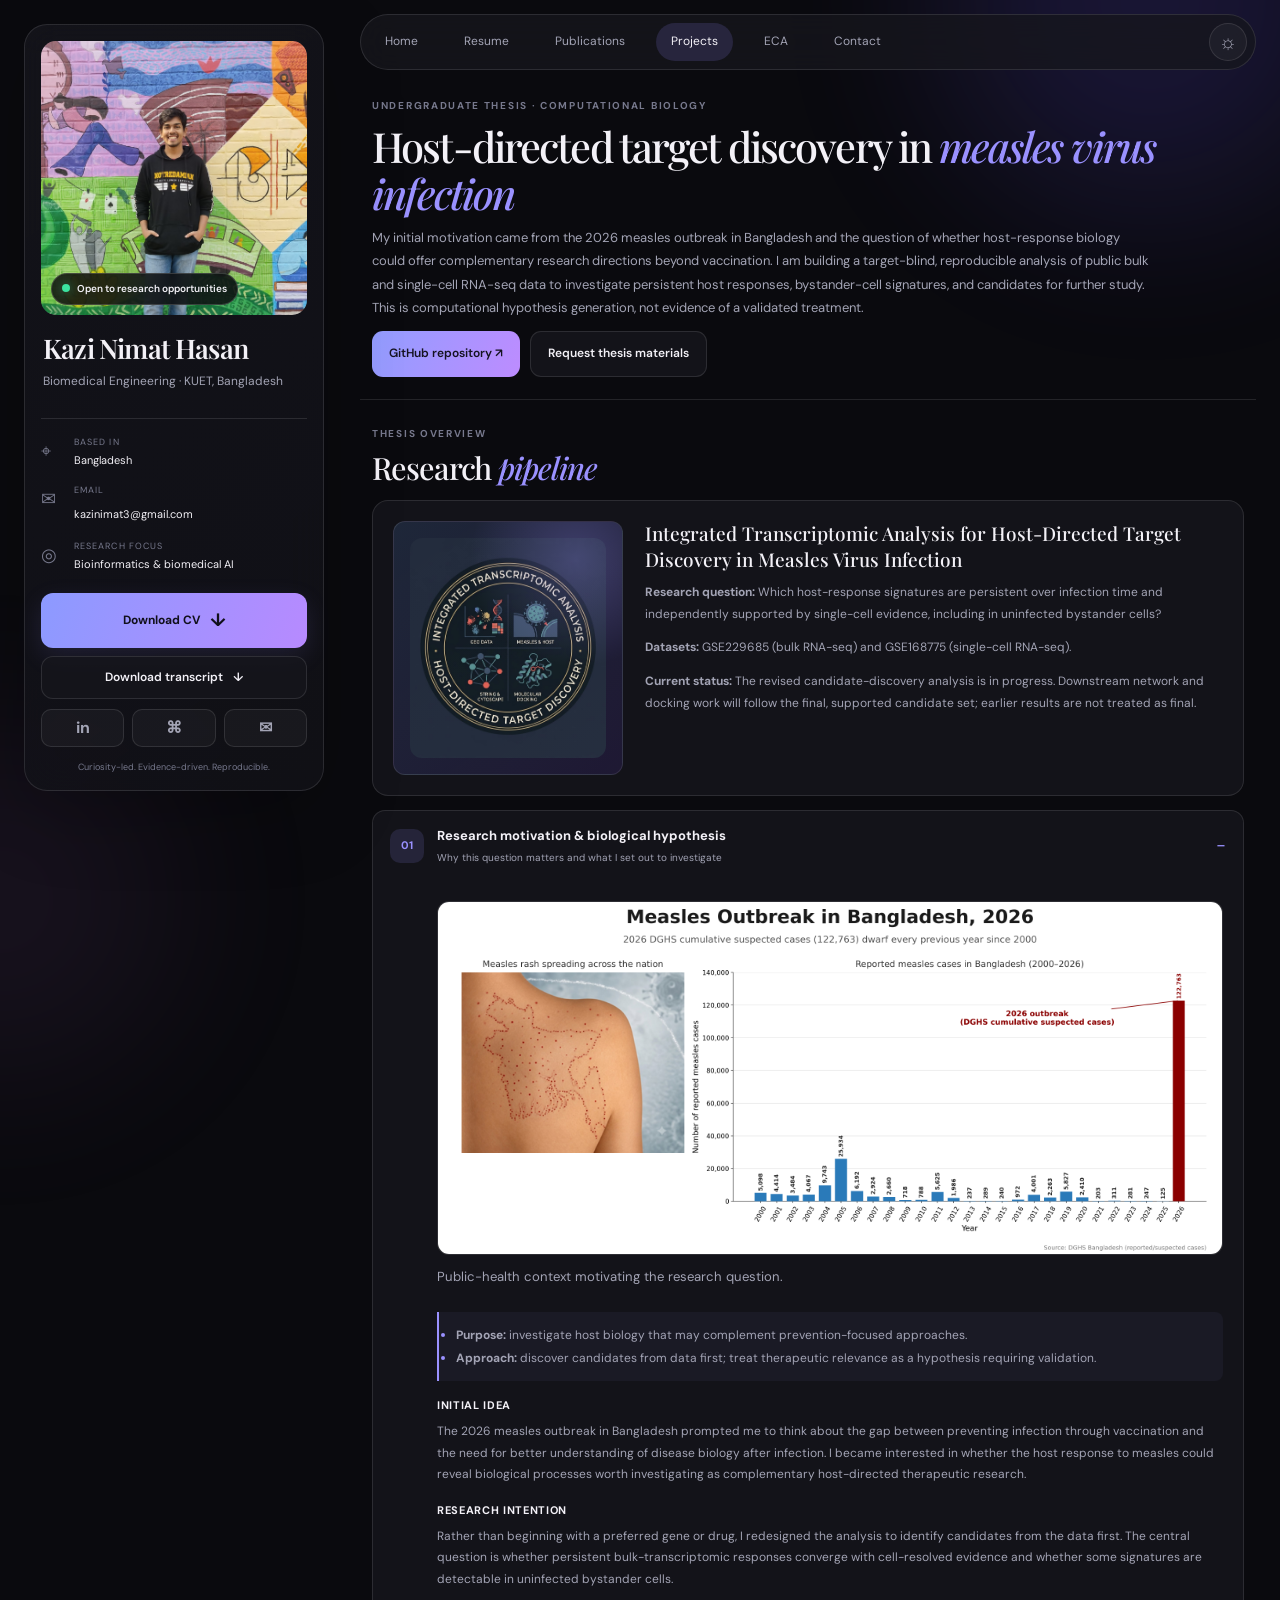
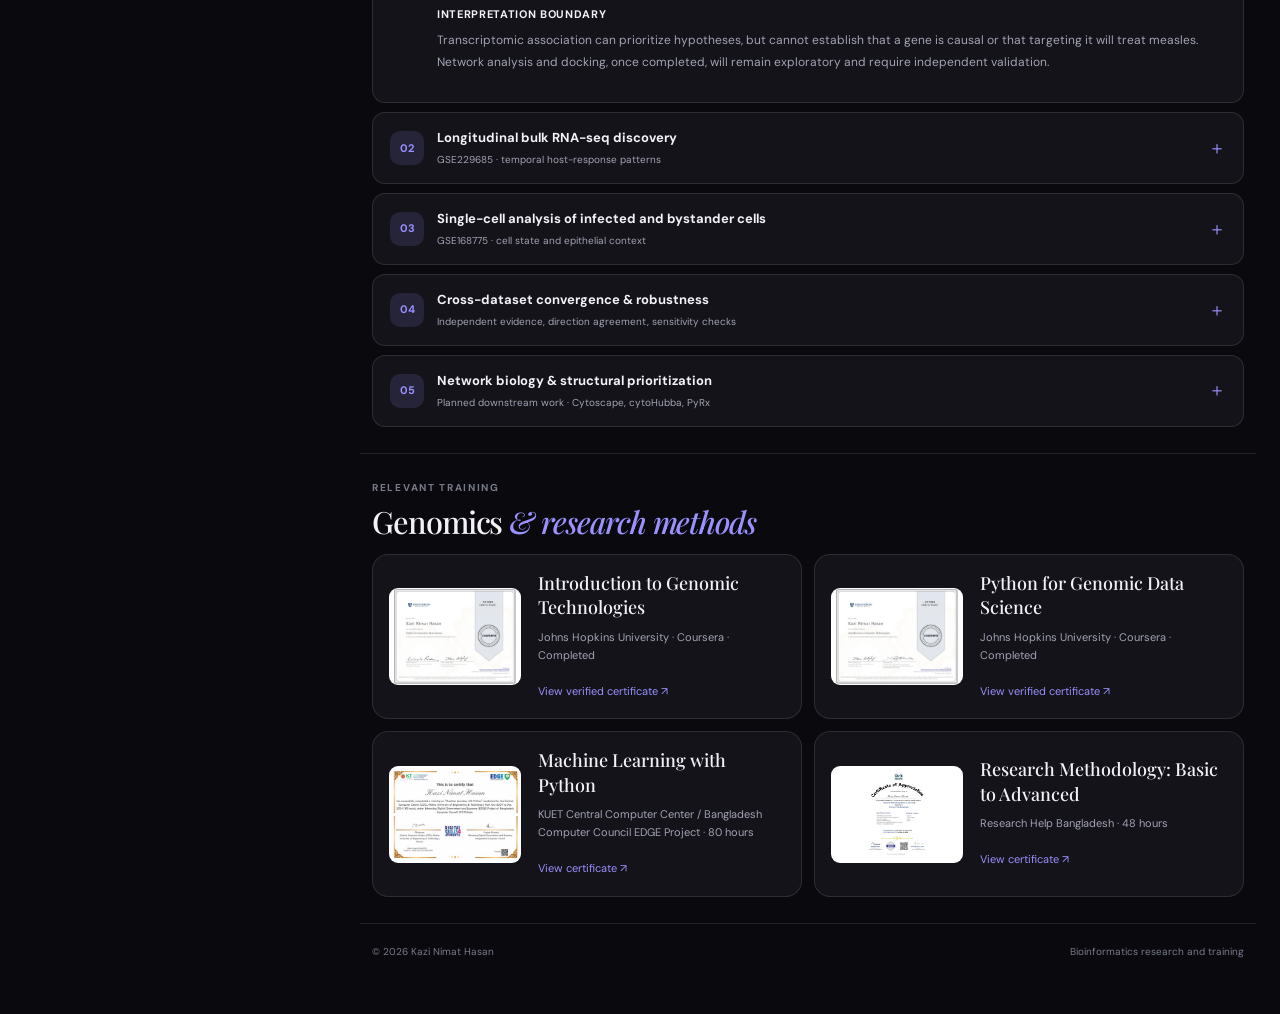
==== commit 77f3541d: "bioinformatics.html" ====
--- a/bioinformatics.html
+++ b/bioinformatics.html
@@ -181,10 +181,7 @@
                alt="Illustration and reported-case chart concerning measles in Bangladesh"
                loading="lazy">
           <figcaption>
-            Public-health context motivating the research question. The case
-            figures and reporting date should be verified against the original
-            DGHS source before the chart is interpreted as an authoritative
-            epidemiological record.
+            Public-health context motivating the research question.
           </figcaption>
         </figure>
 
